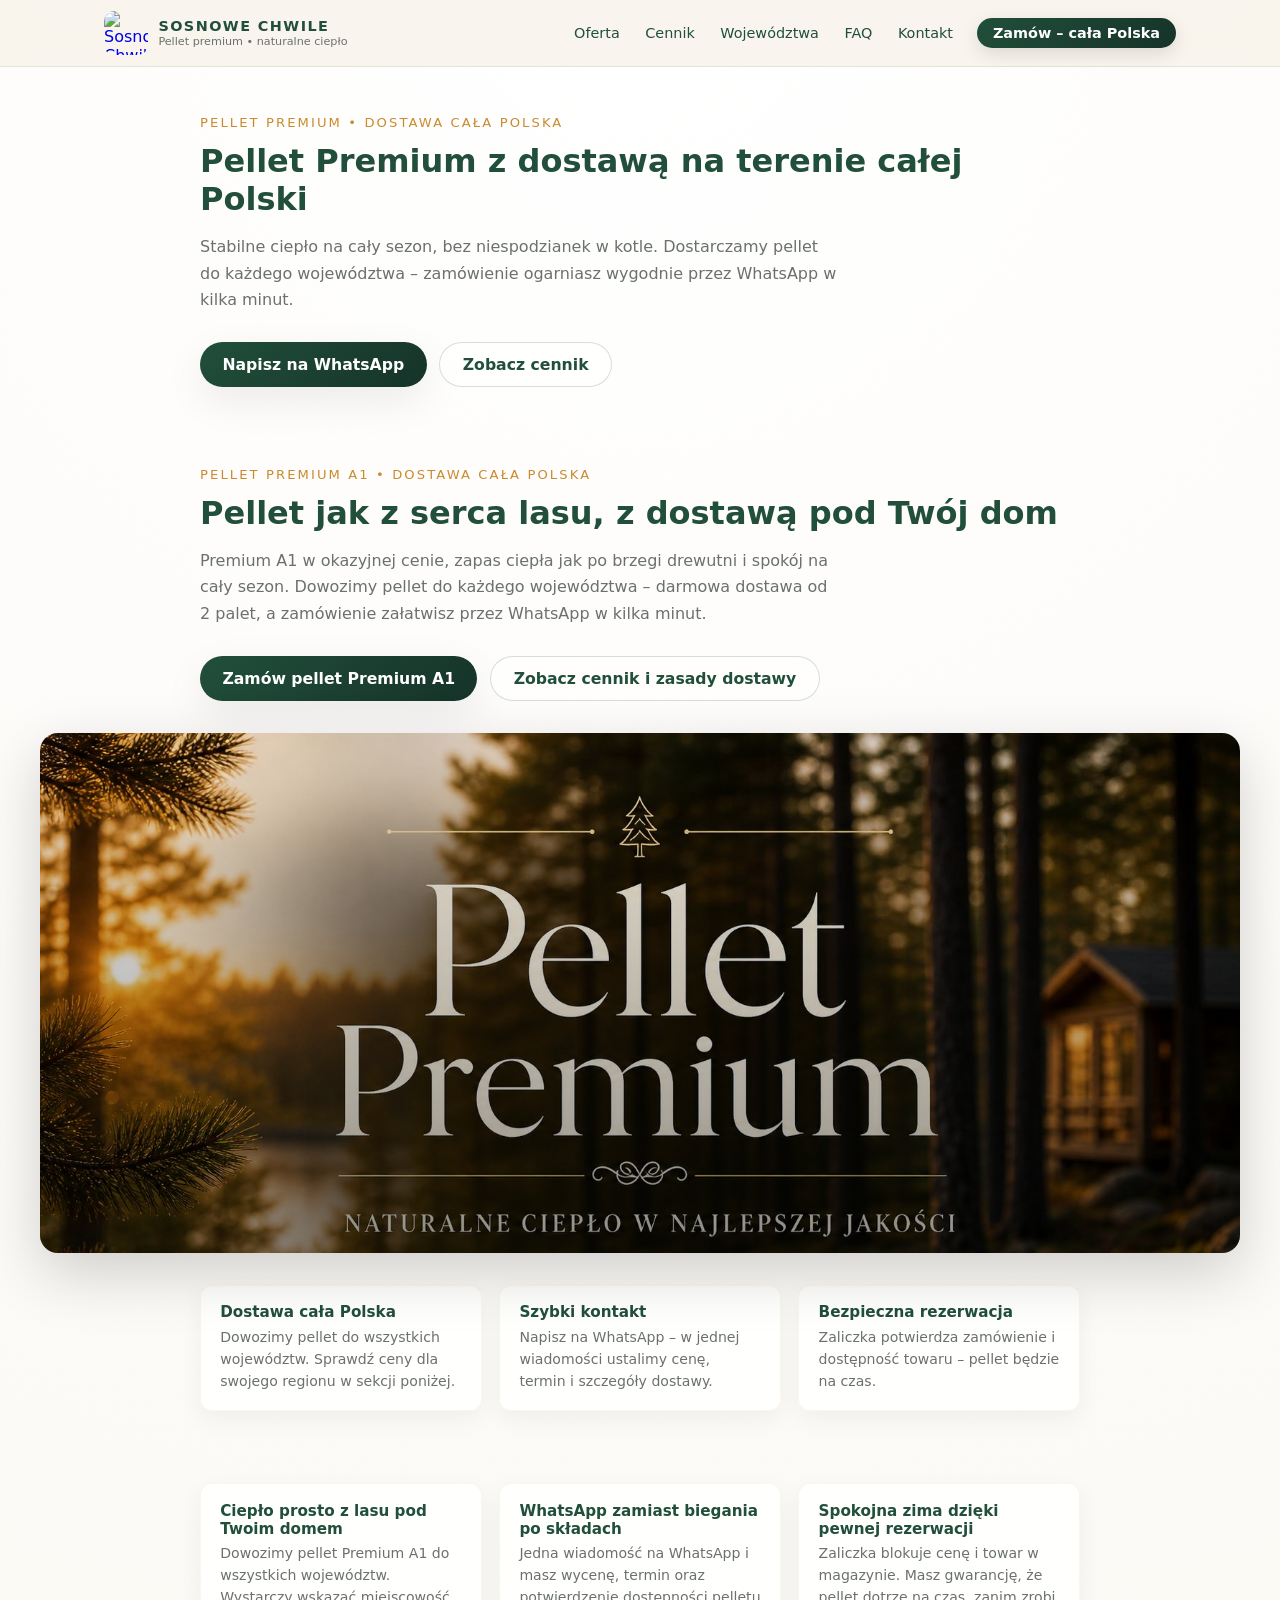
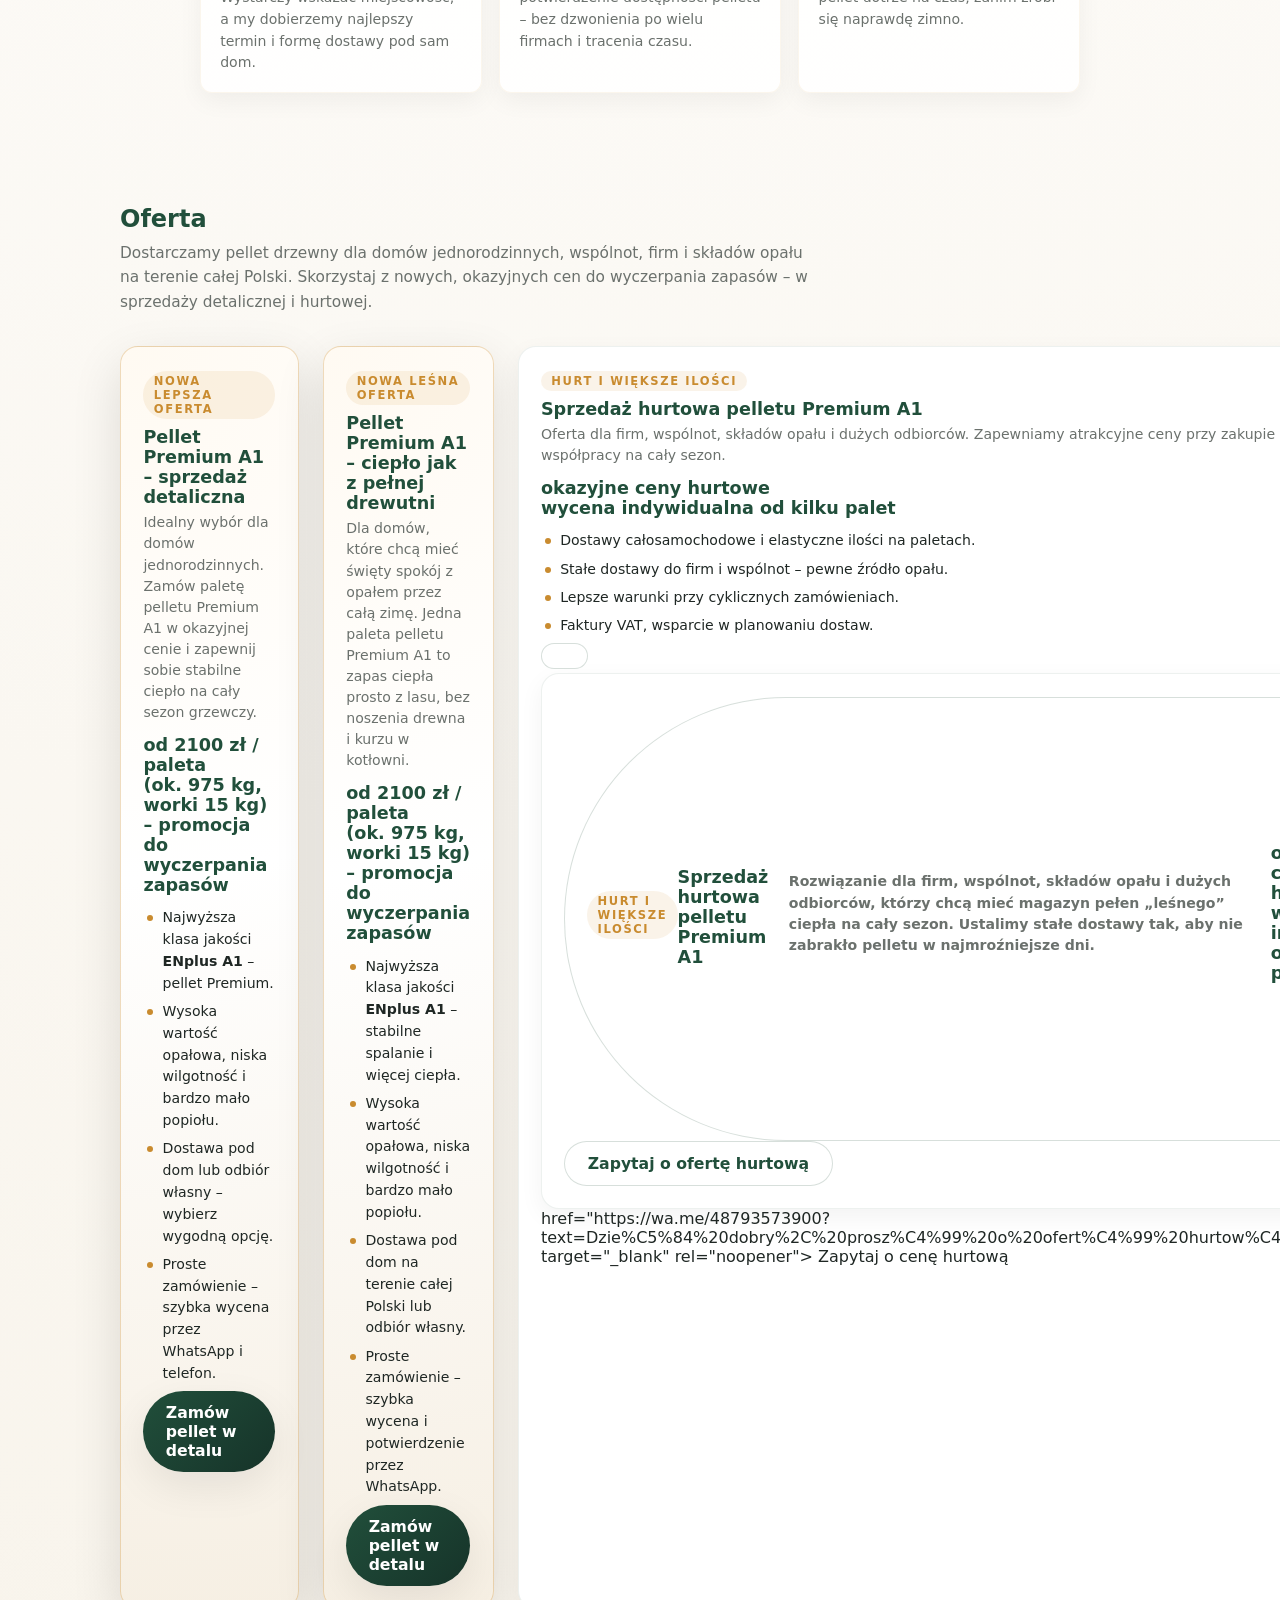
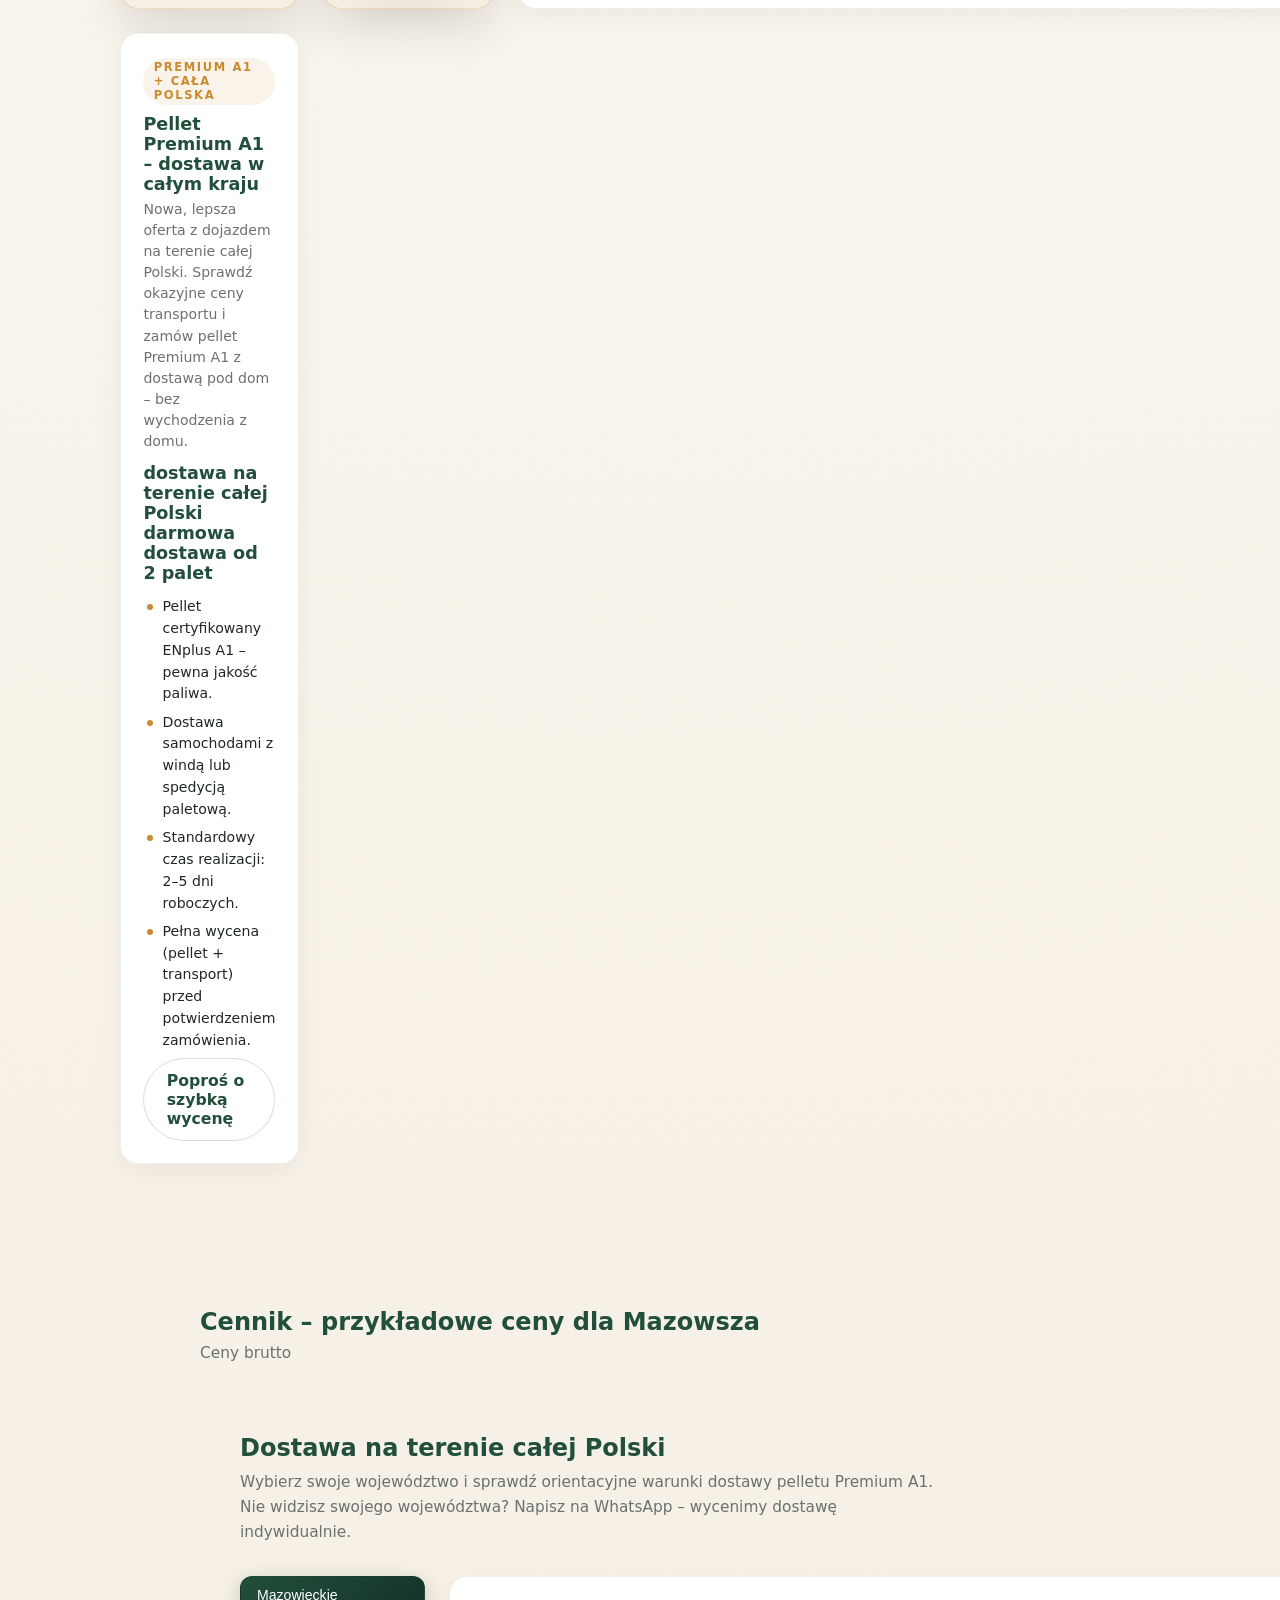
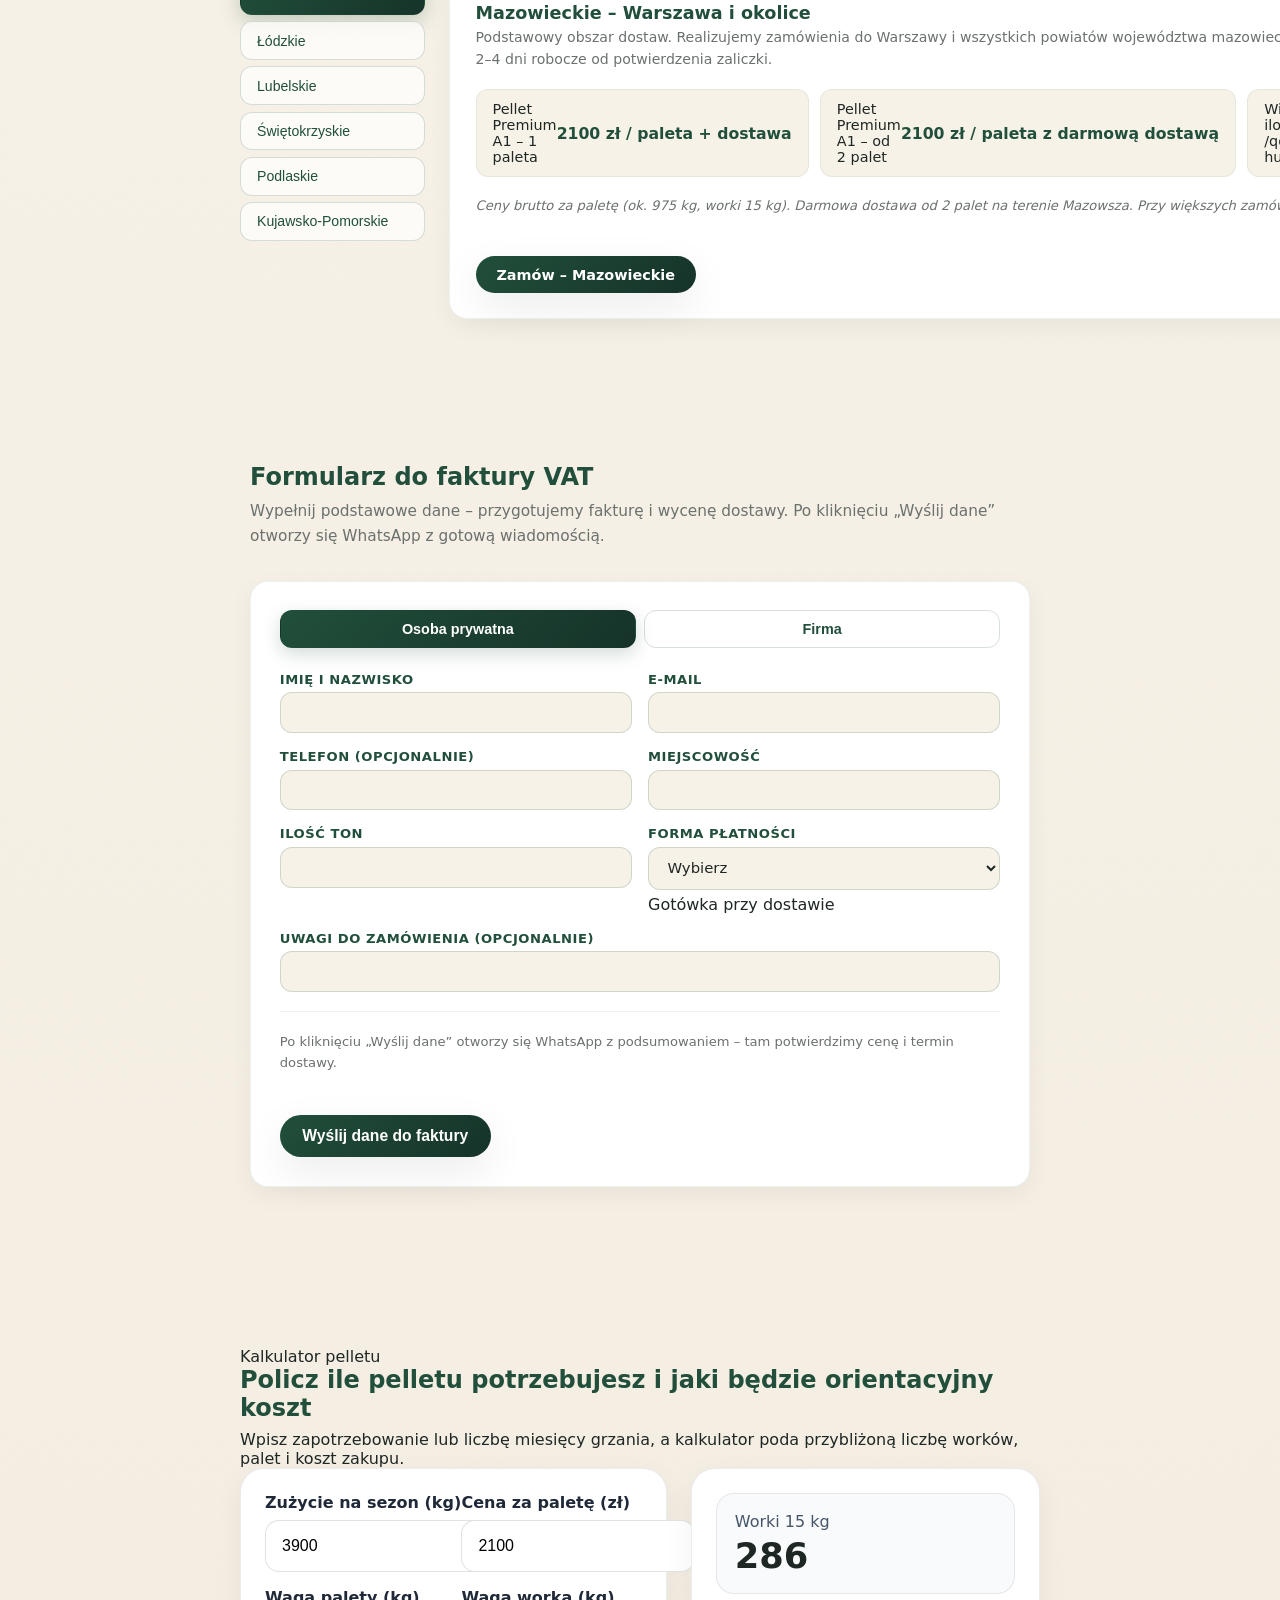
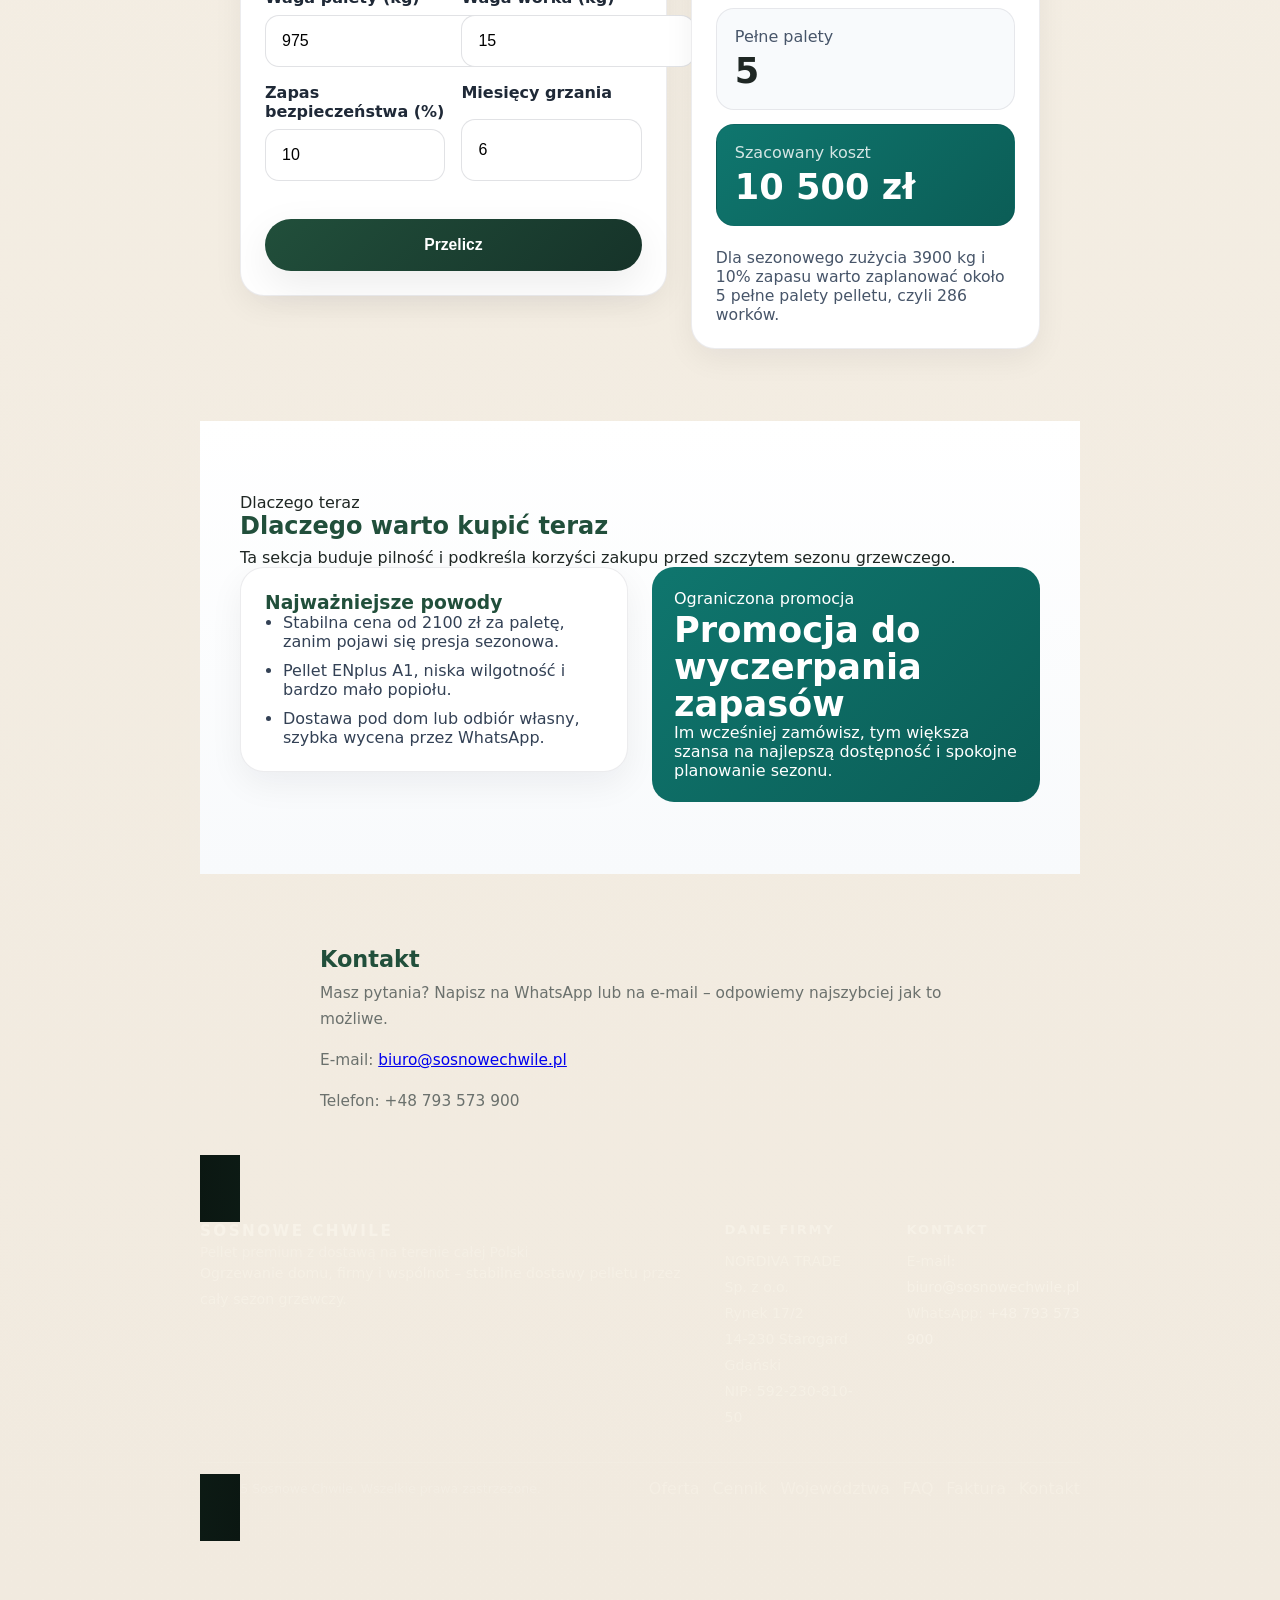
==== Index.html @ d9bc9788 "Add files via upload" ====
<!DOCTYPE html>
<html lang="pl">
<head>
<meta charset="UTF-8"/>
<meta name="viewport" content="width=device-width,initial-scale=1.0"/>
<title>Sosnowe Chwile – Pellet Premium</title>
<meta name="description" content="Pellet premium z dostawą na terenie całej Polski. Zamów wygodnie przez WhatsApp – szybka wycena dla Twojego województwa."/>
<style>
:root{--bg:#f7f2e8;--wh:#fff;--gr:#214f3b;--go:#c98b2f;--tx:#1f2724;--mu:#6b716d;--rlg:18px;--rmd:12px;--sh:0 8px 24px rgba(0,0,0,.05);--shl:0 14px 40px rgba(0,0,0,.08);}
*,*::before,*::after{box-sizing:border-box;margin:0;padding:0;}
html{scroll-behavior:smooth;}
body{font-family:system-ui,-apple-system,"Segoe UI",sans-serif;color:var(--tx);background:radial-gradient(circle at top,#fff 0,var(--bg) 50%,#f1eadf 100%);min-height:100vh;}
section{padding:3.5rem 1.5rem;}
@media(min-width:768px){section{padding:4.5rem 2.5rem;}}
h1,h2,h3{color:var(--gr);margin-top:0;}

/* PRZYCISKI */
.btn,.btn2{display:inline-flex;align-items:center;justify-content:center;padding:.75rem 1.4rem;border-radius:999px;font-weight:600;font-size:.98rem;text-decoration:none;border:none;cursor:pointer;transition:transform .12s,box-shadow .12s,background .12s;}
.btn{background:linear-gradient(135deg,var(--gr),#163329);color:#fff;box-shadow:var(--shl);}
.btn:hover{transform:translateY(-1px);box-shadow:0 18px 40px rgba(0,0,0,.12);}
.btn2{background:rgba(255,255,255,.5);color:var(--gr);border:1px solid rgba(33,79,59,.18);backdrop-filter:blur(6px);}
.btn2:hover{background:rgba(255,255,255,.85);}

/* NAVBAR */
#nav{position:sticky;top:0;z-index:999;width:100%;background:rgba(247,242,232,.75);backdrop-filter:blur(14px);-webkit-backdrop-filter:blur(14px);border-bottom:1px solid rgba(33,79,59,.1);transition:box-shadow .2s,background .2s;}
#nav.sc{background:rgba(247,242,232,.97);box-shadow:0 4px 24px rgba(0,0,0,.08);}
.ni{max-width:1120px;margin:0 auto;padding:.7rem 1.5rem;display:flex;align-items:center;justify-content:space-between;gap:1rem;position:relative;}
.nb{display:flex;align-items:center;gap:.65rem;text-decoration:none;flex-shrink:0;}
.nb img{width:44px;height:44px;object-fit:contain;border-radius:10px;}
.nb div{display:flex;flex-direction:column;line-height:1.2;}
.nb strong{font-size:.9rem;font-weight:700;letter-spacing:.1em;text-transform:uppercase;color:var(--gr);}
.nb span{font-size:.7rem;color:var(--mu);}
.nl{display:none;align-items:center;gap:.2rem;}
.nl a{font-size:.9rem;font-weight:500;color:var(--gr);text-decoration:none;padding:.4rem .7rem;border-radius:8px;transition:background .15s;}
.nl a:hover{background:rgba(33,79,59,.07);}
.nl .nw{margin-left:.6rem;padding:.45rem 1rem;border-radius:999px;background:linear-gradient(135deg,var(--gr),#163329);color:#fff!important;font-weight:600;box-shadow:0 6px 18px rgba(0,0,0,.12);}
.nl .nw:hover{transform:translateY(-1px);}
.hb{display:flex;flex-direction:column;justify-content:center;gap:5px;width:36px;height:36px;padding:6px;border:none;background:transparent;cursor:pointer;border-radius:8px;}
.hb span{display:block;width:100%;height:2px;background:var(--gr);border-radius:2px;transition:transform .22s,opacity .22s;transform-origin:center;}
.hb.op span:nth-child(1){transform:translateY(7px) rotate(45deg);}
.hb.op span:nth-child(2){opacity:0;transform:scaleX(0);}
.hb.op span:nth-child(3){transform:translateY(-7px) rotate(-45deg);}
.nl.op{display:flex!important;flex-direction:column;align-items:stretch;position:absolute;top:100%;left:0;right:0;background:rgba(247,242,232,.98);backdrop-filter:blur(16px);border-bottom:1px solid rgba(33,79,59,.1);padding:.8rem 1.5rem 1rem;gap:.2rem;box-shadow:0 12px 32px rgba(0,0,0,.1);animation:si .18s ease;}
@keyframes si{from{opacity:0;transform:translateY(-6px);}to{opacity:1;transform:translateY(0);}}
.nl.op a{padding:.6rem .8rem;font-size:1rem;border-radius:10px;color:var(--gr)!important;}
.nl.op .nw{margin-left:0;margin-top:.4rem;text-align:center;color:#fff!important;}
@media(min-width:768px){.nl{display:flex;}.hb{display:none;}}

/* HERO */
#hero{max-width:960px;margin:0 auto;padding-top:3rem;padding-bottom:2rem;}
.ey{display:block;font-size:.82rem;letter-spacing:.16em;text-transform:uppercase;color:var(--go);margin-bottom:.7rem;}
#hero h1{font-size:2rem;line-height:1.2;margin-bottom:1rem;}
.hl{font-size:1rem;color:var(--mu);max-width:40rem;margin-bottom:1.8rem;line-height:1.65;}
.hb2{display:flex;flex-wrap:wrap;gap:.8rem;}
@media(max-width:640px){#hero h1{font-size:1.6rem;}.hb2{flex-direction:column;}.btn,.btn2{width:100%;justify-content:center;}}

/* BANER */
.baner{margin:0 1.5rem;border-radius:var(--rlg);overflow:hidden;box-shadow:0 20px 60px rgba(0,0,0,.18);position:relative;max-height:460px;}
.baner img{width:100%;height:100%;object-fit:cover;display:block;}
.baner-overlay{position:absolute;inset:0;background:linear-gradient(to bottom,rgba(0,0,0,.06) 0,rgba(0,0,0,.42) 100%);}
@media(min-width:768px){.baner{margin:0 2.5rem;max-height:520px;}}

/* KORZYŚCI */
#ben{max-width:960px;margin:0 auto;padding-top:2rem;padding-bottom:2.5rem;display:grid;grid-template-columns:1fr;gap:1rem;}
.bc{background:rgba(255,255,255,.85);border-radius:var(--rmd);padding:1.1rem 1.2rem;box-shadow:var(--sh);border:1px solid rgba(201,139,47,.08);}
.bc h3{font-size:.95rem;margin-bottom:.35rem;}
.bc p{font-size:.88rem;color:var(--mu);line-height:1.55;}
@media(min-width:768px){#ben{grid-template-columns:repeat(3,1fr);gap:1.1rem;}}

/* OFERTA */
#oferta{max-width:1120px;margin:0 auto;}
#oferta h2{font-size:1.5rem;margin-bottom:.5rem;}
#oferta>p{max-width:44rem;color:var(--mu);font-size:.96rem;line-height:1.6;}
.pg{margin-top:2rem;display:grid;grid-template-columns:1fr;gap:1.2rem;}
.pc{background:var(--wh);border-radius:var(--rlg);padding:1.4rem;box-shadow:var(--sh);border:1px solid rgba(33,79,59,.08);}
.pc.ft{border:1px solid rgba(201,139,47,.3);box-shadow:0 18px 50px rgba(0,0,0,.12);background:radial-gradient(circle at top left,#fffaf2 0,#fff 42%,#f6efe3 100%);}
.pt{display:inline-flex;padding:.18rem .65rem;border-radius:999px;background:rgba(201,139,47,.1);color:var(--go);font-size:.72rem;font-weight:600;text-transform:uppercase;letter-spacing:.14em;margin-bottom:.55rem;}
.pc h3{font-size:1.1rem;margin-bottom:.3rem;}
.ps{font-size:.88rem;color:var(--mu);margin-bottom:.7rem;line-height:1.5;}
.pp{font-size:1.1rem;font-weight:700;color:var(--gr);margin-bottom:.8rem;}
.pl{list-style:none;padding:0;}
.pl li{font-size:.88rem;padding-left:1.2rem;position:relative;margin-bottom:.4rem;line-height:1.55;}
.pl li::before{content:"";width:6px;height:6px;border-radius:999px;background:var(--go);position:absolute;left:.25rem;top:.5rem;}
@media(min-width:768px){.pg{grid-template-columns:repeat(3,1fr);gap:1.5rem;}}

/* CENNIK */
#cennik{max-width:960px;margin:0 auto;}
#cennik h2{font-size:1.5rem;margin-bottom:.5rem;}
#cennik>p{max-width:40rem;color:var(--mu);font-size:.96rem;}
.prl{margin-top:1.5rem;display:grid;grid-template-columns:1fr;gap:.9rem;}
.prw{background:var(--wh);border-radius:var(--rmd);padding:.9rem 1.1rem;border:1px solid rgba(33,79,59,.08);display:flex;justify-content:space-between;align-items:center;box-shadow:var(--sh);}
.prw h3{font-size:.96rem;margin:0;}
.prw .p{font-weight:700;color:var(--gr);font-size:1rem;white-space:nowrap;margin-left:1rem;}
.hw{margin-top:1.8rem;background:rgba(33,79,59,.04);border-radius:var(--rmd);padding:1.1rem 1.3rem;border:1px dashed rgba(33,79,59,.25);}
.hw h3{font-size:1rem;margin-bottom:.5rem;}
.hw ol{padding-left:1.2rem;font-size:.9rem;line-height:1.85;}
.pn{margin-top:1rem;font-size:.84rem;color:var(--mu);font-style:italic;}
#cennik .btn{margin-top:1.4rem;}
@media(min-width:768px){.prl{grid-template-columns:repeat(3,1fr);}}

/* WOJEWÓDZTWA */
#wojewodztwa{max-width:1120px;margin:0 auto;}
#wojewodztwa h2{font-size:1.5rem;margin-bottom:.5rem;}
#wojewodztwa>p{max-width:44rem;color:var(--mu);font-size:.96rem;margin-bottom:2rem;line-height:1.6;}
.woj-layout{display:flex;flex-direction:column;gap:1rem;}
.woj-tabs{display:flex;flex-direction:row;flex-wrap:wrap;gap:.5rem;}
.woj-tab{padding:.55rem 1rem;border-radius:999px;border:1px solid rgba(33,79,59,.18);background:rgba(255,255,255,.7);color:var(--gr);font-size:.88rem;font-weight:500;cursor:pointer;transition:background .15s,border-color .15s,color .15s,box-shadow .15s;white-space:nowrap;}
.woj-tab:hover{background:rgba(33,79,59,.06);border-color:rgba(33,79,59,.3);}
.woj-tab.active{background:linear-gradient(135deg,var(--gr),#163329);color:#fff;border-color:transparent;box-shadow:0 6px 20px rgba(33,79,59,.25);}
.woj-panel{display:none;background:var(--wh);border-radius:var(--rlg);padding:1.6rem;box-shadow:var(--sh);border:1px solid rgba(33,79,59,.08);animation:fadeIn .2s ease;}
.woj-panel.active{display:block;}
@keyframes fadeIn{from{opacity:0;transform:translateY(4px);}to{opacity:1;transform:translateY(0);}}
.woj-panel h3{font-size:1.1rem;margin-bottom:.3rem;}
.woj-sub{font-size:.88rem;color:var(--mu);margin-bottom:1.2rem;line-height:1.5;}
.woj-prices{display:grid;grid-template-columns:1fr;gap:.7rem;margin-bottom:1.2rem;}
.woj-price-row{display:flex;justify-content:space-between;align-items:center;padding:.7rem 1rem;background:var(--bg);border-radius:var(--rmd);border:1px solid rgba(33,79,59,.07);}
.woj-price-row span:first-child{font-size:.9rem;color:var(--tx);}
.wprice{font-weight:700;color:var(--gr);font-size:.98rem;white-space:nowrap;}
.woj-note{font-size:.82rem;color:var(--mu);font-style:italic;margin-bottom:1.1rem;line-height:1.5;}
.woj-panel .btn{font-size:.9rem;padding:.65rem 1.3rem;}
@media(min-width:768px){.woj-layout{flex-direction:row;align-items:flex-start;gap:1.5rem;}.woj-tabs{flex-direction:column;flex-wrap:nowrap;flex-shrink:0;width:185px;gap:.4rem;}.woj-tab{border-radius:var(--rmd);width:100%;text-align:left;padding:.65rem 1rem;}}
@media(min-width:1024px){.woj-prices{grid-template-columns:repeat(3,1fr);}}

/* FAQ */
#faq{max-width:860px;margin:0 auto;}
#faq h2{font-size:1.5rem;margin-bottom:.5rem;}
#faq>p{color:var(--mu);font-size:.96rem;margin-bottom:2rem;line-height:1.6;}
.faq-item{border-bottom:1px solid rgba(33,79,59,.1);overflow:hidden;}
.faq-item:first-of-type{border-top:1px solid rgba(33,79,59,.1);}
.faq-q{width:100%;background:transparent;border:none;cursor:pointer;display:flex;justify-content:space-between;align-items:center;padding:1rem 0;text-align:left;font-size:.96rem;font-weight:600;color:var(--gr);gap:1rem;}
.faq-icon{flex-shrink:0;width:22px;height:22px;border-radius:999px;background:rgba(33,79,59,.08);display:flex;align-items:center;justify-content:center;font-size:1rem;color:var(--gr);transition:background .15s,transform .25s;}
.faq-item.open .faq-icon{background:var(--gr);color:#fff;transform:rotate(45deg);}
.faq-a{max-height:0;overflow:hidden;transition:max-height .3s ease,padding .3s ease;font-size:.9rem;color:var(--mu);line-height:1.7;}
.faq-item.open .faq-a{max-height:400px;padding-bottom:1rem;}

/* FAKTURA */
#faktura{max-width:860px;margin:0 auto;}
#faktura h2{font-size:1.5rem;margin-bottom:.5rem;}
#faktura>p{color:var(--mu);font-size:.96rem;margin-bottom:2rem;line-height:1.6;}
.fform{background:var(--wh);border-radius:var(--rlg);padding:1.8rem;box-shadow:var(--sh);border:1px solid rgba(33,79,59,.08);}
.fform-toggle{display:flex;gap:.5rem;margin-bottom:1.5rem;}
.ftype-btn{flex:1;padding:.6rem 1rem;border-radius:var(--rmd);border:1px solid rgba(33,79,59,.18);background:transparent;color:var(--gr);font-size:.9rem;font-weight:600;cursor:pointer;transition:all .15s;}
.ftype-btn.active{background:linear-gradient(135deg,var(--gr),#163329);color:#fff;border-color:transparent;box-shadow:0 6px 18px rgba(33,79,59,.2);}
.frow{display:grid;grid-template-columns:1fr;gap:1rem;margin-bottom:1rem;}
@media(min-width:600px){.frow.two{grid-template-columns:1fr 1fr;}.frow.three{grid-template-columns:1fr 1fr 1fr;}}
.fgroup{display:flex;flex-direction:column;gap:.35rem;}
.fgroup label{font-size:.82rem;font-weight:600;color:var(--gr);letter-spacing:.04em;text-transform:uppercase;}
.fgroup input,.fgroup select{padding:.65rem .9rem;border-radius:var(--rmd);border:1px solid rgba(33,79,59,.18);background:var(--bg);color:var(--tx);font-size:.93rem;font-family:inherit;transition:border-color .15s,box-shadow .15s;width:100%;}
.fgroup input:focus,.fgroup select:focus{outline:none;border-color:var(--gr);box-shadow:0 0 0 3px rgba(33,79,59,.1);}
.ferror{font-size:.78rem;color:#c0392b;display:none;margin-top:.2rem;}
.fdivider{border:none;border-top:1px solid rgba(33,79,59,.08);margin:1.2rem 0;}
.fform-note{font-size:.82rem;color:var(--mu);line-height:1.6;margin-bottom:1.2rem;}
.fsubmit-row{display:flex;flex-direction:column;gap:.8rem;align-items:flex-start;}
@media(min-width:600px){.fsubmit-row{flex-direction:row;align-items:center;}}
.fsuccess{display:none;background:rgba(33,79,59,.06);border:1px solid rgba(33,79,59,.2);border-radius:var(--rmd);padding:1.2rem 1.4rem;margin-top:1rem;font-size:.93rem;color:var(--gr);line-height:1.6;}
.fsuccess strong{display:block;margin-bottom:.3rem;font-size:1rem;}

/* KONTAKT */
#kontakt{max-width:720px;margin:0 auto;}
#kontakt h2{font-size:1.4rem;margin-bottom:.6rem;}
#kontakt p{color:var(--mu);font-size:.96rem;margin-bottom:1rem;line-height:1.65;}

/* STOPKA */
#footer{margin-top:3rem;padding:2.5rem 1.5rem 0;background:radial-gradient(circle at top,#1f3c2f 0,#11251c 60%,#0b1712 100%);color:#f7f2e8;}
.fi{max-width:1120px;margin:0 auto;display:flex;flex-direction:column;gap:2rem;padding-bottom:2rem;}
.fcol h3{font-size:.82rem;text-transform:uppercase;letter-spacing:.14em;font-weight:600;color:rgba(247,242,232,.85);margin-bottom:.7rem;}
.fcol p,.fcol address{font-size:.88rem;color:rgba(247,242,232,.65);line-height:1.85;font-style:normal;}
.fcol a{color:rgba(247,242,232,.8);text-decoration:none;position:relative;padding-bottom:1px;}
.fcol a::after{content:"";position:absolute;left:0;bottom:0;width:0;height:1px;background:var(--go);transition:width .18s;}
.fcol a:hover::after{width:100%;}
.fbrand-name{font-weight:700;letter-spacing:.16em;text-transform:uppercase;font-size:.95rem;color:#f7f2e8;margin-bottom:.3rem;}
.fbrand-sub{font-size:.85rem;color:rgba(247,242,232,.6);}
.fbot{max-width:1120px;margin:0 auto;border-top:1px solid rgba(247,242,232,.12);padding:1rem 0 1.5rem;display:flex;flex-direction:column;gap:.4rem;}
.fbot p{margin:0;font-size:.78rem;color:rgba(247,242,232,.45);}
.fbot a
{color:rgba(247,242,232,.55);text-decoration:none;}
.fbot a:hover{color:rgba(247,242,232,.85);}
.fbot-links{display:flex;flex-wrap:wrap;gap:.3rem .8rem;}
@media(min-width:768px){#footer{padding:3rem 2.5rem 0;}.fi{flex-direction:row;justify-cont000ent:space-between;align-items:flex-start;gap:2.5rem;}.fbot{flex-direction:row;justify-content:space-between;align-items:center;}}

        .calculator-section{padding-top:clamp(48px,8vw,88px)}
        .calc-grid{display:grid;grid-template-columns:1.1fr .9fr;gap:24px;align-items:start}
        .calc-card,.calc-results{background:#fff;border:1px solid rgba(16,24,40,.08);border-radius:24px;padding:24px;box-shadow:0 10px 30px rgba(16,24,40,.06)}
        .form-row{display:grid;gap:16px;margin-bottom:16px}.two-cols{grid-template-columns:repeat(2,minmax(0,1fr))}
        .calc-card label{display:grid;gap:8px;font-weight:600;color:#1f2937}.calc-card input{min-height:52px;padding:14px 16px;border-radius:14px;border:1px solid rgba(15,23,42,.12);background:#fff;font-size:16px}
        .calc-card input:focus{outline:none;border-color:#0f766e;box-shadow:0 0 0 4px rgba(15,118,110,.14)}.calc-button{width:100%;min-height:52px;justify-content:center}
        .calc-results{display:grid;gap:14px}.result-card{display:grid;gap:6px;padding:18px;border-radius:18px;background:#f8fafc;border:1px solid rgba(15,23,42,.08)}
        .result-card strong{font-size:clamp(1.5rem,4vw,2.2rem);line-height:1.1}.result-card span,.calc-note{color:#475569}.result-card.accent{background:linear-gradient(135deg,#0f766e,#0b5d56);color:#fff}.result-card.accent span{color:rgba(255,255,255,.82)}.calc-note{font-size:.98rem;padding-top:8px}
        @media (max-width:980px){.calc-grid{grid-template-columns:1fr}}
        @media (max-width:768px){.two-cols,.hero-grid,.benefits-grid,.products-grid,.contact-grid,.trust-grid,.steps-grid,.faq-grid,.about-grid{grid-template-columns:1fr !important}.container{width:min(100% - 32px,1180px) !important}.section{padding-block:56px !important}.hero{padding-top:110px !important}.hero-content h1{font-size:clamp(2rem,9vw,3.2rem) !important;line-height:1.05 !important}.hero-actions,.cta-actions,.topbar-inner,.nav-list{flex-direction:column !important;align-items:stretch !important}.topbar-inner{gap:10px !important}.btn,.nav-cta,.hero-actions .btn{width:100%;justify-content:center;min-height:48px}.site-header .container,header .container{padding-inline:16px !important}.calc-card,.calc-results{padding:18px;border-radius:20px}.card,.product-card,.benefit-card,.step-card,.faq-item,.contact-card{padding:18px !important}.table-wrap{overflow:auto}}
        @media (max-width:560px){body{overflow-x:hidden}.container{width:min(100% - 24px,1180px) !important}.hero{padding-top:96px !important}.hero-card,.price-card,.floating-badge{position:static !important;transform:none !important;width:100% !important;margin-top:14px}.hero-media,.hero-visual,.hero-image{min-height:auto !important}.hero-content p,.section-heading p{font-size:1rem !important}.topbar,.announcement-bar{font-size:.9rem !important}}


        .hero-grid{display:grid;grid-template-columns:minmax(0,1.1fr) minmax(320px,.9fr);gap:28px;align-items:center}
        .hero-calc-card{background:rgba(255,255,255,.9);backdrop-filter:blur(10px);border:1px solid rgba(16,24,40,.08);border-radius:28px;padding:24px;box-shadow:0 18px 40px rgba(16,24,40,.10)}
        .mini-calc-head h3{margin:6px 0 6px;font-size:1.5rem}
        .mini-calc-head p{margin:0;color:#475569}
        .mini-calc-fields{display:grid;grid-template-columns:1fr 1fr;gap:12px;margin:18px 0}
        .mini-calc-fields label{display:grid;gap:8px;font-weight:600;color:#1f2937}
        .mini-calc-fields input{min-height:48px;padding:12px 14px;border-radius:14px;border:1px solid rgba(15,23,42,.12);font-size:16px}
        .mini-calc-result{display:grid;grid-template-columns:1fr 1fr;gap:12px;margin-bottom:18px}
        .mini-calc-result > div{padding:14px;border-radius:16px;background:#f8fafc;border:1px solid rgba(15,23,42,.08)}
        .mini-calc-result span{display:block;color:#64748b;font-size:.92rem}
        .mini-calc-result strong{display:block;font-size:1.4rem;line-height:1.1;margin-top:4px}
        .hero-calc-actions{display:grid;grid-template-columns:1fr 1fr;gap:12px}
        .whatsapp-cta{background:#22c55e;border-color:#22c55e}
        .whatsapp-cta:hover{background:#16a34a;border-color:#16a34a}
        @media (max-width: 980px){.hero-grid{grid-template-columns:1fr}.hero-calc-card{order:-1}}
        @media (max-width: 560px){.mini-calc-fields,.mini-calc-result,.hero-calc-actions{grid-template-columns:1fr}.hero-calc-card{padding:18px;border-radius:22px}}


        .hero-premium{background:radial-gradient(circle at top left, rgba(34,197,94,.18), transparent 34%), linear-gradient(135deg,#07111f 0%,#0b1726 46%,#10263b 100%);color:#fff}
        .hero-premium .eyebrow,.hero-premium p,.hero-premium li,.hero-premium h1,.hero-premium h2,.hero-premium h3{color:#fff}
        .hero-premium .section-heading p,.hero-premium .hero-copy p,.hero-premium .hero-list li{color:rgba(255,255,255,.82)}
        .hero-premium .hero-calc-card{background:rgba(255,255,255,.08);border-color:rgba(255,255,255,.12);box-shadow:0 24px 60px rgba(0,0,0,.28)}
        .hero-premium .mini-calc-head p,.hero-premium .mini-calc-result span{color:rgba(255,255,255,.76)}
        .hero-premium .mini-calc-result > div{background:rgba(255,255,255,.06);border-color:rgba(255,255,255,.08);color:#fff}
        .hero-premium .mini-calc-fields input{background:rgba(255,255,255,.96)}
        .premium-metrics{display:grid;grid-template-columns:repeat(3,minmax(0,1fr));gap:14px;margin-top:22px}
        .premium-metric{padding:18px;border-radius:20px;background:rgba(255,255,255,.08);border:1px solid rgba(255,255,255,.12)}
        .premium-metric strong{display:block;font-size:clamp(1.5rem,4vw,2.4rem);line-height:1.05}
        .premium-metric span{display:block;margin-top:6px;color:rgba(255,255,255,.76)}
        .urgency-section{background:linear-gradient(180deg,#fff 0%,#f8fafc 100%)}
        .urgency-grid{display:grid;grid-template-columns:1fr 1fr;gap:24px;align-items:start}
        .urgency-card{background:#fff;border:1px solid rgba(15,23,42,.08);border-radius:24px;padding:24px;box-shadow:0 12px 34px rgba(15,23,42,.06)}
        .urgency-card ul{margin:0;padding-left:18px;display:grid;gap:10px}
        .urgency-card li{color:#334155}
        .deadline-box{padding:22px;border-radius:22px;background:linear-gradient(135deg,#0f766e,#0b5d56);color:#fff}
        .deadline-box strong{display:block;font-size:clamp(1.5rem,4vw,2.2rem);line-height:1.05;margin-top:4px}
        @media (max-width: 980px){.premium-metrics,.urgency-grid{grid-template-columns:1fr}}


        .hero-luxury{position:relative;overflow:hidden}
        .hero-luxury::before,.hero-luxury::after{content:"";position:absolute;border-radius:999px;filter:blur(20px);opacity:.35;pointer-events:none;animation:floatGlow 10s ease-in-out infinite}
        .hero-luxury::before{width:260px;height:260px;background:rgba(34,197,94,.35);top:-80px;right:-40px}
        .hero-luxury::after{width:180px;height:180px;background:rgba(14,165,233,.28);bottom:-50px;left:-20px;animation-delay:-4s}
        @keyframes floatGlow{0%,100%{transform:translate3d(0,0,0) scale(1)}50%{transform:translate3d(0,-14px,0) scale(1.06)}}
        .lux-icon-list{display:grid;gap:12px;margin-top:18px}
        .lux-icon-item{display:flex;gap:12px;align-items:flex-start;padding:14px 16px;border-radius:18px;background:rgba(255,255,255,.08);border:1px solid rgba(255,255,255,.12)}
        .lux-icon{width:34px;height:34px;flex:0 0 34px;border-radius:50%;display:grid;place-items:center;background:rgba(34,197,94,.18);font-size:1rem}
        .lux-icon-item strong{display:block}
        .offer-mobile{display:grid;grid-template-columns:repeat(3,minmax(0,1fr));gap:16px}
        .offer-tile{padding:18px;border-radius:22px;background:#fff;border:1px solid rgba(15,23,42,.08);box-shadow:0 10px 26px rgba(15,23,42,.05)}
        .offer-tile h3{margin:8px 0 6px;font-size:1.06rem}
        .offer-tile p{margin:0;color:#475569}
        .offer-icon{width:42px;height:42px;border-radius:14px;display:grid;place-items:center;background:linear-gradient(135deg,#0f766e,#22c55e);color:#fff;font-size:1.1rem}
        @media (max-width: 980px){.offer-mobile{grid-template-columns:1fr 1fr}}
        @media (max-width: 640px){.offer-mobile{grid-template-columns:1fr}.hero-luxury .hero-calc-card{animation:none}}


        .business-hero{background:linear-gradient(135deg,#07111f 0%,#0f172a 48%,#111827 100%)}
        .business-badges{display:flex;flex-wrap:wrap;gap:10px;margin-top:18px}
        .business-badge{padding:10px 14px;border-radius:999px;background:rgba(255,255,255,.08);border:1px solid rgba(255,255,255,.12);color:#fff;font-size:.95rem}
        .delivery-map{display:grid;grid-template-columns:1.05fr .95fr;gap:24px;align-items:start}
        .map-box,.reviews-box{background:#fff;border:1px solid rgba(15,23,42,.08);border-radius:24px;padding:22px;box-shadow:0 12px 30px rgba(15,23,42,.06)}
        .map-placeholder{min-height:320px;border-radius:20px;background:linear-gradient(135deg,#dbeafe,#ecfeff);display:grid;place-items:center;color:#0f172a;font-weight:700;text-align:center;padding:20px}
        .reviews-list{display:grid;gap:14px}
        .review{padding:16px;border-radius:18px;background:#f8fafc;border:1px solid rgba(15,23,42,.08)}
        .review strong{display:block;margin-bottom:6px}
        .review span{color:#475569}
        @media (max-width: 980px){.delivery-map{grid-template-columns:1fr}}


        @media (max-width: 640px){
            .business-badges{gap:8px}.business-badge{width:100%;text-align:center}
            .map-placeholder{min-height:220px;font-size:.98rem}
            .reviews-box,.map-box{padding:18px}
            .review{padding:14px}
            .hero-calc-actions,.mini-calc-fields,.mini-calc-result,.offer-mobile{grid-template-columns:1fr}
        }

</style>
</head>

<script>
// MENU MOBILNE (hamburger)
document.addEventListener('DOMContentLoaded', function () {
  const nav = document.getElementById('nav');
  const burger = document.getElementById('hb');
  const navList = document.getElementById('nl');

  // sticky cień przy scrollu
  window.addEventListener('scroll', function () {
    if (window.scrollY > 10) {
      nav.classList.add('sc');
    } else {
      nav.classList.remove('sc');
    }
  });

  // otwieranie / zamykanie menu mobilnego
  if (burger && navList) {
    burger.addEventListener('click', function () {
      const isOpen = navList.classList.toggle('op');
      burger.classList.toggle('op', isOpen);
      burger.setAttribute('aria-expanded', isOpen ? 'true' : 'false');
    });

    // zamknij menu po kliknięciu w link
    navList.querySelectorAll('a').forEach(function (link) {
      link.addEventListener('click', function () {
        navList.classList.remove('op');
        burger.classList.remove('op');
        burger.setAttribute('aria-expanded', 'false');
      });
    });
  }

  // FAQ – rozwijanie pytań
  document.querySelectorAll('#faq .faq-item').forEach(function (item) {
    const btn = item.querySelector('.faq-q');
    const ans = item.querySelector('.faq-a');
    const icon = item.querySelector('.faq-icon');

    if (!btn || !ans) return;

    btn.addEventListener('click', function () {
      const isOpen = item.classList.contains('open');

      // zamknij wszystkie
      document.querySelectorAll('#faq .faq-item').forEach(function (it) {
        it.classList.remove('open');
        const a = it.querySelector('.faq-a');
        if (a) a.style.maxHeight = null;
      });

      // jeśli wcześniej było zamknięte – otwórz kliknięte
      if (!isOpen) {
        item.classList.add('open');
        ans.style.maxHeight = ans.scrollHeight + 'px';
      }
    });
  });

  // WOJEWÓDZTWA – przełączanie zakładek
  const tabs = document.querySelectorAll('.woj-tab');
  const panels = document.querySelectorAll('.woj-panel');

  if (tabs.length && panels.length) {
    tabs.forEach(function (tab) {
      tab.addEventListener('click', function () {
        const target = tab.getAttribute('data-woj');

        // aktywny przycisk
        tabs.forEach(function (t) { t.classList.remove('active'); });
        tab.classList.add('active');

        // aktywny panel
        panels.forEach(function (p) {
          if (p.id === 'woj-' + target) {
            p.classList.add('active');
          } else {
            p.classList.remove('active');
          }
        });
      });
    });
  }

  // FORMULARZ FAKTURY
  const typeBtns = document.querySelectorAll('.ftype-btn');
  const firmaFields = document.getElementById('firmaFields');
  const form = document.getElementById('fakturaForm');
  const successBox = document.getElementById('fakturaSuccess');

  // przełącznik osoba / firma
  if (typeBtns.length && firmaFields) {
    typeBtns.forEach(function (btn) {
      btn.addEventListener('click', function () {
        const typ = btn.getAttribute('data-typ') || 'osoba';

        typeBtns.forEach(function (b) { b.classList.remove('active'); });
        btn.classList.add('active');

        if (typ === 'firma') {
          firmaFields.style.display = 'grid';
        } else {
          firmaFields.style.display = 'none';
        }
      });
    });
  }

  // walidacja + WhatsApp
  if (form) {
    form.addEventListener('submit', function (e) {
      e.preventDefault();

      // prosta walidacja
      let ok = true;
      form.querySelectorAll('.ferror').forEach(function (el) {
        el.style.display = 'none';
      });

      function check(id, errId) {
        const el = document.getElementById(id);
        const err = document.getElementById(errId);
        if (!el || !err) return true;
        if (!el.value.trim()) {
          err.style.display = 'block';
          ok = false;
          return false;
        }
        return true;
      }

      check('imie', 'errImie');
      check('email', 'errEmail');
      check('miejscowosc', 'errMiejscowosc');
      check('iloscTon', 'errIloscTon');

      const aktywnyTyp = document.querySelector('.ftype-btn.active');
      const typ = aktywnyTyp ? aktywnyTyp.getAttribute('data-typ') : 'osoba';

      if (typ === 'firma') {
        check('nazwaFirmy', 'errNazwaFirmy');
        check('nip', 'errNIP');
      }

      if (!ok) {
        const firstErr = form.querySelector('.ferror[style*="block"]');
        if (firstErr) {
          const parent = firstErr.closest('.fgroup') || firstErr;
          parent.scrollIntoView({ behavior: 'smooth', block: 'center' });
        }
        return;
      }

      // budowa wiadomości WhatsApp
      const imie = (document.getElementById('imie') || {}).value || '';
      const email = (document.getElementById('email') || {}).value || '';
      const tel = (document.getElementById('telefon') || {}).value || '';
      const miejscowosc = (document.getElementById('miejscowosc') || {}).value || '';
      const ilosc = (document.getElementById('iloscTon') || {}).value || '';
      const formaPlatnosci = (document.getElementById('formaPlatnosci') || {}).value || '';
      const uwagi = (document.getElementById('uwagi') || {}).value || '';

      const nazwaFirmy = (document.getElementById('nazwaFirmy') || {}).value || '';
      const nip = (document.getElementById('nip') || {}).value || '';

      let msg = 'Nowe zapytanie o fakturę na pellet:%0A%0A';
      msg += 'Typ klienta: ' + (typ === 'firma' ? 'Firma' : 'Osoba prywatna') + '%0A';
      if (typ === 'firma') {
        msg += 'Nazwa firmy: ' + nazwaFirmy + '%0A';
        msg += 'NIP: ' + nip + '%0A';
      }
      msg += 'Imię i nazwisko: ' + imie + '%0A';
      msg += 'E-mail: ' + email + '%0A';
      if (tel) msg += 'Telefon: ' + tel + '%0A';
      msg += 'Miejscowość: ' + miejscowosc + '%0A';
      msg += 'Ilość ton: ' + ilosc + '%0A';
      if (formaPlatnosci) msg += 'Forma płatności: ' + formaPlatnosci + '%0A';
      if (uwagi) msg += '%0AUwagi: ' + uwagi + '%0A';

      const url = 'https://wa.me/48793573900?text=' + encodeURIComponent(decodeURIComponent(msg));
      window.open(url, '_blank');

      if (successBox) {
        successBox.style.display = 'block';
      }
    });
  }
});
</script>


<!-- NAVBAR -->
<header id="nav">
  <div class="ni">
    <a href="#" class="nb">
      <img src="logo-pellet.jpg" alt="Sosnowe Chwile"/>
      <div><strong>Sosnowe Chwile</strong><span>Pellet premium • naturalne ciepło</span></div>
    </a>
    <nav class="nl" id="nl">
      <a href="#oferta">Oferta</a>
      <a href="#cennik">Cennik</a>
      <a href="#wojewodztwa">Województwa</a>
      <a href="#faq">FAQ</a>
      <a href="#kontakt">Kontakt</a>
      <a class="nw" href="https://wa.me/48793573900?text=Dzie%C5%84%20dobry%2C%20chc%C4%99%20zam%C3%B3wi%C4%87%20pellet" target="_blank" rel="noopener">Zamów – cała Polska</a>
    </nav>
    <button class="hb" id="hb" aria-label="Menu" aria-expanded="false">
      <span></span><span></span><span></span>
    </button>
  </div>
</header>

<!-- HERO -->
<section id="hero">
  <span class="ey">Pellet premium • dostawa cała Polska</span>
  <h1>Pellet Premium z dostawą na terenie całej Polski</h1>
  <p class="hl">Stabilne ciepło na cały sezon, bez niespodzianek w kotle. Dostarczamy pellet do każdego województwa – zamówienie ogarniasz wygodnie przez WhatsApp w kilka minut.</p>
  <div class="hb2">
    <a class="btn" href="https://wa.me/48793573900?text=Dzie%C5%84%20dobry%2C%20chc%C4%99%20zam%C3%B3wi%C4%87%20pellet" target="_blank" rel="noopener">Napisz na WhatsApp</a>
    <a class="btn2" href="#cennik">Zobacz cennik</a>
  </div>
</section>

<!-- HERO -->
<section id="hero">
  <span class="ey">Pellet Premium A1 • dostawa cała Polska</span>
  <h1>Pellet jak z serca lasu, z dostawą pod Twój dom</h1>
  <p class="hl">
    Premium A1 w okazyjnej cenie, zapas ciepła jak po brzegi drewutni i spokój
    na cały sezon. Dowozimy pellet do każdego województwa – darmowa dostawa
    od 2 palet, a zamówienie załatwisz przez WhatsApp w kilka minut.
  </p>
  <div class="hb2">
    <a class="btn"
       href="https://wa.me/48793573900?text=Dzie%C5%84%20dobry%2C%20chc%C4%99%20zam%C3%B3wi%C4%87%20pellet%20Premium%20A1%20z%20dostaw%C4%85"
       target="_blank" rel="noopener">
      Zamów pellet Premium A1
    </a>
    <a class="btn2" href="#cennik">
      Zobacz cennik i zasady dostawy
    </a>
  </div>
</section>

<!-- BANER -->
<div class="baner">
  <img src="baner.jpg" alt="Sosnowe Chwile – pellet premium"/>
  <div class="baner-overlay"></div>
</div>

<!-- KORZYŚCI -->
<section id="ben">
  <div class="bc"><h3>Dostawa cała Polska</h3><p>Dowozimy pellet do wszystkich województw. Sprawdź ceny dla swojego regionu w sekcji poniżej.</p></div>
  <div class="bc"><h3>Szybki kontakt</h3><p>Napisz na WhatsApp – w jednej wiadomości ustalimy cenę, termin i szczegóły dostawy.</p></div>
  <div class="bc"><h3>Bezpieczna rezerwacja</h3><p>Zaliczka potwierdza zamówienie i dostępność towaru – pellet będzie na czas.</p></div>
</section>

<!-- KORZYŚCI -->
<section id="ben">
  <div class="bc">
    <h3>Ciepło prosto z lasu pod Twoim domem</h3>
    <p>
      Dowozimy pellet Premium A1 do wszystkich województw. Wystarczy wskazać
      miejscowość, a my dobierzemy najlepszy termin i formę dostawy pod sam dom.
    </p>
  </div>
  <div class="bc">
    <h3>WhatsApp zamiast biegania po składach</h3>
    <p>
      Jedna wiadomość na WhatsApp i masz wycenę, termin oraz potwierdzenie
      dostępności pelletu – bez dzwonienia po wielu firmach i tracenia czasu.
    </p>
  </div>
  <div class="bc">
    <h3>Spokojna zima dzięki pewnej rezerwacji</h3>
    <p>
      Zaliczka blokuje cenę i towar w magazynie. Masz gwarancję, że pellet
      dotrze na czas, zanim zrobi się naprawdę zimno.
    </p>
  </div>
</section>

<!-- OFERTA -->
<section id="oferta">
  <h2>Oferta</h2>
  <p>
    Dostarczamy pellet drzewny dla domów jednorodzinnych, wspólnot, firm i składów opału
    na terenie całej Polski. Skorzystaj z nowych, okazyjnych cen do wyczerpania zapasów –
    w sprzedaży detalicznej i hurtowej.
  </p>

  <div class="pg">
    <!-- DETAL – OKAZYJNA CENA -->
    <article class="pc ft">
      <span class="pt">Nowa lepsza oferta</span>
      <h3>Pellet Premium A1 – sprzedaż detaliczna</h3>
      <p class="ps">
        Idealny wybór dla domów jednorodzinnych. Zamów paletę pelletu Premium A1
        w okazyjnej cenie i zapewnij sobie stabilne ciepło na cały sezon grzewczy.
      </p>
      <p class="pp">
        od <strong>2100 zł / paleta</strong><br>
        (ok. 975 kg, worki 15 kg) – promocja do wyczerpania zapasów
      </p>
      <ul class="pl">
        <li>Najwyższa klasa jakości <strong>ENplus A1</strong> – pellet Premium.</li>
        <li>Wysoka wartość opałowa, niska wilgotność i bardzo mało popiołu.</li>
        <li>Dostawa pod dom lub odbiór własny – wybierz wygodną opcję.</li>
        <li>Proste zamówienie – szybka wycena przez WhatsApp i telefon.</li>
      </ul>
      <a class="btn"
         href="https://wa.me/48793573900?text=Dzie%C5%84%20dobry%2C%20chc%C4%99%20zam%C3%B3wi%C4%87%20pellet%20Premium%20A1%20w%20cenie%20promocyjnej"
         target="_blank" rel="noopener">
        Zamów pellet w detalu
      </a>
    </article>
    <!-- DETAL – OKAZYJNA CENA -->
    <article class="pc ft">
      <span class="pt">Nowa leśna oferta</span>
      <h3>Pellet Premium A1 – ciepło jak z pełnej drewutni</h3>
      <p class="ps">
        Dla domów, które chcą mieć święty spokój z opałem przez całą zimę.
        Jedna paleta pelletu Premium A1 to zapas ciepła prosto z lasu, bez
        noszenia drewna i kurzu w kotłowni.
      </p>
      <p class="pp">
        od <strong>2100 zł / paleta</strong><br>
        (ok. 975 kg, worki 15 kg) – promocja do wyczerpania zapasów
      </p>
      <ul class="pl">
        <li>Najwyższa klasa jakości <strong>ENplus A1</strong> – stabilne spalanie i więcej ciepła.</li>
        <li>Wysoka wartość opałowa, niska wilgotność i bardzo mało popiołu.</li>
        <li>Dostawa pod dom na terenie całej Polski lub odbiór własny.</li>
        <li>Proste zamówienie – szybka wycena i potwierdzenie przez WhatsApp.</li>
      </ul>
      <a class="btn"
         href="https://wa.me/48793573900?text=Dzie%C5%84%20dobry%2C%20chc%C4%99%20zam%C3%B3wi%C4%87%20pellet%20Premium%20A1%20w%20cenie%20promocyjnej"
         target="_blank" rel="noopener">
        Zamów pellet w detalu
      </a>
    </article>

    <!-- HURT + DETAL ROZSZERZONY -->
    <article class="pc">
      <span class="pt">Hurt i większe ilości</span>
      <h3>Sprzedaż hurtowa pelletu Premium A1</h3>
      <p class="ps">
        Oferta dla firm, wspólnot, składów opału i dużych odbiorców. Zapewniamy
        atrakcyjne ceny przy zakupie większej liczby palet oraz możliwość stałej
        współpracy na cały sezon.
      </p>
      <p class="pp">
        okazyjne ceny hurtowe<br>
        wycena indywidualna od kilku palet
      </p>
      <ul class="pl">
        <li>Dostawy całosamochodowe i elastyczne ilości na paletach.</li>
        <li>Stałe dostawy do firm i wspólnot – pewne źródło opału.</li>
        <li>Lepsze warunki przy cyklicznych zamówieniach.</li>
        <li>Faktury VAT, wsparcie w planowaniu dostaw.</li>
      </ul>
      <a class="btn2"
        
    <!-- HURT + DETAL ROZSZERZONY -->
    <article class="pc">
      <span class="pt">Hurt i większe ilości</span>
      <h3>Sprzedaż hurtowa pelletu Premium A1</h3>
      <p class="ps">
        Rozwiązanie dla firm, wspólnot, składów opału i dużych odbiorców, którzy
        chcą mieć magazyn pełen „leśnego” ciepła na cały sezon. Ustalimy stałe
        dostawy tak, aby nie zabrakło pelletu w najmroźniejsze dni.
      </p>
      <p class="pp">
        okazyjne ceny hurtowe<br>
        wycena indywidualna od kilku palet
      </p>
      <ul class="pl">
        <li>Dostawy całosamochodowe oraz elastyczne ilości na paletach.</li>
        <li>Stałe dostawy do firm i wspólnot – pewne źródło opału przez cały sezon.</li>
        <li>Lepsze warunki cenowe przy cyklicznych zamówieniach.</li>
        <li>Faktury VAT i pomoc w zaplanowaniu dostaw na całą zimę.</li>
      </ul>
      <a class="btn2"
         href="https://wa.me/48793573900?text=Dzie%C5%84%20dobry%2C%20prosz%C4%99%20o%20ofert%C4%99%20hurtow%C4%85%20na%20pellet%20Premium%20A1"
         target="_blank" rel="noopener">
        Zapytaj o ofertę hurtową
      </a>
    </article>
 href="https://wa.me/48793573900?text=Dzie%C5%84%20dobry%2C%20prosz%C4%99%20o%20ofert%C4%99%20hurtow%C4%85%20na%20pellet%20Premium%20A1"
         target="_blank" rel="noopener">
        Zapytaj o cenę hurtową
      </a>
    </article>

    <!-- PREMIUM A1 + CAŁA POLSKA -->
    <article class="pc">
      <span class="pt">Premium A1 + cała Polska</span>
      <h3>Pellet Premium A1 – dostawa w całym kraju</h3>
      <p class="ps">
        Nowa, lepsza oferta z dojazdem na terenie całej Polski. Sprawdź okazyjne
        ceny transportu i zamów pellet Premium A1 z dostawą pod dom – bez wychodzenia z domu.
      </p>
      <p class="pp">
        dostawa na terenie całej Polski<br>
        darmowa dostawa od 2 palet
      </p>
      <ul class="pl">
        <li>Pellet certyfikowany ENplus A1 – pewna jakość paliwa.</li>
        <li>Dostawa samochodami z windą lub spedycją paletową.</li>
        <li>Standardowy czas realizacji: 2–5 dni roboczych.</li>
        <li>Pełna wycena (pellet + transport) przed potwierdzeniem zamówienia.</li>
      </ul>
      <a class="btn2"
         href="https://wa.me/48793573900?text=Dzie%C5%84%20dobry%2C%20prosz%C4%99%20o%20wycen%C4%99%20pelletu%20Premium%20A1%20z%20dostaw%C4%85%20na%20terenie%20Polski"
         target="_blank" rel="noopener">
        Poproś o szybką wycenę
      </a>
    </article>
  </div>
</section>

<section id="cennik">
  <h2>Cennik – przykładowe ceny dla Mazowsza</h2>
  <p>Ceny brutto
<!-- WOJEWÓDZTWA -->
<section id="wojewodztwa">
  <h2>Dostawa na terenie całej Polski</h2>
  <p>
    Wybierz swoje województwo i sprawdź orientacyjne warunki dostawy pelletu Premium A1.
    Nie widzisz swojego województwa? Napisz na WhatsApp – wycenimy dostawę indywidualnie.
  </p>
  <div class="woj-layout">
    <div class="woj-tabs">
      <button class="woj-tab active" data-woj="mazowieckie">Mazowieckie</button>
      <button class="woj-tab" data-woj="lodzkie">Łódzkie</button>
      <button class="woj-tab" data-woj="lubelskie">Lubelskie</button>
      <button class="woj-tab" data-woj="swietokrzyskie">Świętokrzyskie</button>
      <button class="woj-tab" data-woj="podlaskie">Podlaskie</button>
      <button class="woj-tab" data-woj="kujawsko">Kujawsko-Pomorskie</button>
    </div>
    <div>
      <!-- MAZOWIECKIE -->
      <div class="woj-panel active" id="woj-mazowieckie">
        <h3>Mazowieckie – Warszawa i okolice</h3>
        <p class="woj-sub">
          Podstawowy obszar dostaw. Realizujemy zamówienia do Warszawy i wszystkich powiatów
          województwa mazowieckiego. Standardowy czas dostawy: 2–4 dni robocze od potwierdzenia zaliczki.
        </p>
        <div class="woj-prices">
          <div class="woj-price-row">
            <span>Pellet Premium A1 – 1 paleta</span>
            <span class="wprice">2100 zł / paleta + dostawa</span>
          </div>
          <div class="woj-price-row">
            <span>Pellet Premium A1 – od 2 palet</span>
            <span class="wprice">2100 zł / paleta z darmową dostawą</span>
          </div>
          <div class="woj-price-row">
            <span>Większe ilości /qqqqqq hurt</span>
            <span class="wprice">wycena indywidualna</span>
          </div>
        </div>
        <p class="woj-note">
          Ceny brutto za paletę (ok. 975 kg, worki 15 kg). Darmowa dostawa od 2 palet
          na terenie Mazowsza. Przy większych zamówieniach możliwe dodatkowe rabaty.
        </p>
        <a class="btn"
           href="https://wa.me/48793573900?text=Dzie%C5%84%20dobry%2C%20jestem%20z%20Mazowsza%20i%20chc%C4%99%20zam%C3%B3wi%C4%87%20pellet%20Premium%20A1"
           target="_blank" rel="noopener">
          Zamów – Mazowieckie
        </a>
      </div>

      <!-- ŁÓDZKIE -->
      <div class="woj-panel" id="woj-lodzkie">
        <h3>Łódzkie – Łódź i okolice</h3>
        <p class="woj-sub">
          Obsługujemy Łódź, Piotrków Trybunalski, Skierniewice i okoliczne powiaty.
          Standardowy czas dostawy: 3–5 dni roboczych.
        </p>
        <div class="woj-prices">
          <div class="woj-price-row">
            <span>Pellet Premium A1 – 1 paleta</span>
            <span class="wprice">2100 zł / paleta + dostawa</span>
          </div>
          <div class="woj-price-row">
            <span>Pellet Premium A1 – od 2 palet</span>
            <span class="wprice">2100 zł / paleta z darmową dostawą</span>
          </div>
          <div class="woj-price-row">
            <span>Większe ilości / hurt</span>
            <span class="wprice">wycena indywidualna</span>
          </div>
        </div>
        <p class="woj-note">
          Ceny brutto za paletę (ok. 975 kg). Darmowa dostawa od 2 palet.
          Przy zamówieniu 1 palety – koszt dostawy ustalamy indywidualnie.
        </p>
        <a class="btn"
           href="https://wa.me/48793573900?text=Dzie%C5%84%20dobry%2C%20jestem%20z%20%C5%81%C3%B3dzkiego%20i%20chc%C4%99%20zam%C3%B3wi%C4%87%20pellet%20Premium%20A1"
           target="_blank" rel="noopener">
          Zamów – Łódzkie
        </a>
      </div>

      <!-- LUBELSKIE -->
      <div class="woj-panel" id="woj-lubelskie">
        <h3>Lubelskie – Lublin i okolice</h3>
        <p class="woj-sub">
          Obsługujemy Lublin, Zamość, Chełm, Białą Podlaską i okoliczne miejscowości.
          Czas dostawy zazwyczaj 3–5 dni roboczych.
        </p>
        <div class="woj-prices">
          <div class="woj-price-row">
            <span>Pellet Premium A1 – 1 paleta</span>
            <span class="wprice">2100 zł / paleta + dostawa</span>
          </div>
          <div class="woj-price-row">
            <span>Pellet Premium A1 – od 2 palet</span>
            <span class="wprice">2100 zł / paleta z darmową dostawą</span>
          </div>
          <div class="woj-price-row">
            <span>Większe ilości / hurt</span>
            <span class="wprice">wycena indywidualna</span>
          </div>
        </div>
        <p class="woj-note">
          Ceny brutto za paletę. Darmowa dostawa od 2 palet w województwie lubelskim;
          dla miejscowości powyżej ok. 100 km od Warszawy – możliwa dopłata, wycena indywidualna.
        </p>
        <a class="btn"
           href="https://wa.me/48793573900?text=Dzie%C5%84%20dobry%2C%20jestem%20z%20Lubelskiego%20i%20chc%C4%99%20zam%C3%B3wi%C4%87%20pellet%20Premium%20A1"
           target="_blank" rel="noopener">
          Zamów – Lubelskie
        </a>
      </div>

      <!-- ŚWIĘTOKRZYSKIE -->
      <div class="woj-panel" id="woj-swietokrzyskie">
        <h3>Świętokrzyskie – Kielce i okolice</h3>
        <p class="woj-sub">
          Główne miasta: Kielce, Ostrowiec Świętokrzyski, Starachowice, Skarżysko-Kamienna.
          Czas dostawy 4–6 dni roboczych.
        </p>
        <div class="woj-prices">
          <div class="woj-price-row">
            <span>Pellet Premium A1 – 1 paleta</span>
            <span class="wprice">2100 zł / paleta + dostawa</span>
          </div>
          <div class="woj-price-row">
            <span>Pellet Premium A1 – od 2 palet</span>
            <span class="wprice">2100 zł / paleta z darmową dostawą</span>
          </div>
          <div class="woj-price-row">
            <span>Większe ilości / hurt</span>
            <span class="wprice">wycena indywidualna</span>
          </div>
        </div>
        <p class="woj-note">
          Ceny brutto za paletę. Darmowa dostawa od 2 palet. Przy zamówieniu od 5 palet
          możliwa dodatkowa negocjacja ceny.
        </p>
        <a class="btn"
           href="https://wa.me/48793573900?text=Dzie%C5%84%20dobry%2C%20jestem%20ze%20%C5%9Awi%C4%99tokrzyskiego%20i%20chc%C4%99%20zam%C3%B3wi%C4%87%20pellet%20Premium%20A1"
           target="_blank" rel="noopener">
          Zamów – Świętokrzyskie
        </a>
      </div>

      <!-- PODLASKIE -->
      <div class="woj-panel" id="woj-podlaskie">
        <h3>Podlaskie – Białystok i okolice</h3>
        <p class="woj-sub">
          Dostarczamy do Białegostoku, Łomży, Suwałk i okolicznych powiatów.
          Czas dostawy 4–6 dni roboczych od potwierdzenia zamówienia.
        </p>
        <div class="woj-prices">
          <div class="woj-price-row">
            <span>Pellet Premium A1 – 1 paleta</span>
            <span class="wprice">2100 zł / paleta + dostawa</span>
          </div>
          <div class="woj-price-row">
            <span>Pellet Premium A1 – od 2 palet</span>
            <span class="wprice">2100 zł / paleta z darmową dostawą</span>
          </div>
          <div class="woj-price-row">
            <span>Większe ilości / hurt</span>
            <span class="wprice">wycena indywidualna</span>
          </div>
        </div>
        <p class="woj-note">
          Ceny brutto za paletę. Darmowa dostawa od 2 palet w województwie;
          dla miejscowości przy granicy – szczegóły ustalamy indywidualnie.
        </p>
        <a class="btn"
           href="https://wa.me/48793573900?text=Dzie%C5%84%20dobry%2C%20jestem%20z%20Podlaskiego%20i%20chc%C4%99%20zam%C3%B3wi%C4%87%20pellet%20Premium%20A1"
           target="_blank" rel="noopener">
          Zamów – Podlaskie
        </a>
      </div>

      <!-- KUJAWSKO-POMORSKIE -->
      <div class="woj-panel" id="woj-kujawsko">
        <h3>Kujawsko-Pomorskie – Bydgoszcz i Toruń</h3>
        <p class="woj-sub">
          Obsługujemy Bydgoszcz, Toruń, Włocławek, Grudziądz i okolice.
          Standardowy czas dostawy: 4–6 dni roboczych.
        </p>
        <div class="woj-prices">
          <div class="woj-price-row">
            <span>Pellet Premium A1 – 1 paleta</span>
            <span class="wprice">2100 zł / paleta + dostawa</span>
          </div>
          <div class="woj-price-row">
            <span>Pellet Premium A1 – od 2 palet</span>
            <span class="wprice">2100 zł / paleta z darmową dostawą</span>
          </div>
          <div class="woj-price-row">
            <span>Większe ilości / hurt</span>
            <span class="wprice">wycena indywidualna</span>
          </div>
        </div>
        <p class="woj-note">
          Ceny brutto za paletę. Darmowa dostawa od 2 palet; dla dostaw na pełne naczepy
          lub bardzo dużych ilości – wycena indywidualna.
        </p>
        <a class="btn"
           href="https://wa.me/48793573900?text=Dzie%C5%84%20dobry%2C%20jestem%20z%20Kujawsko-Pomorskiego%20i%20chc%C4%99%20zam%C3%B3wi%C4%87%20pellet%20Premium%20A1"
           target="_blank" rel="noopener">
          Zamów – Kujawsko-Pomorskie
        </a>
      </div>
    </div>
  </div>
</section>


<!-- FAKTURA -->
<section id="faktura">
  <h2>Formularz do faktury VAT</h2>
  <p>Wypełnij podstawowe dane – przygotujemy fakturę i wycenę dostawy. Po kliknięciu „Wyślij dane” otworzy się WhatsApp z gotową wiadomością.</p>

  <form id="fakturaForm" class="fform">
    <div class="fform-toggle">
      <button type="button" class="ftype-btn active" data-typ="osoba">Osoba prywatna</button>
      <button type="button" class="ftype-btn" data-typ="firma">Firma</button>
    </div>

    <!-- pola dla firmy -->
    <div id="firmaFields" class="frow two" style="display:none;">
      <div class="fgroup">
        <label for="nazwaFirmy">Nazwa firmy</label>
        <input type="text" id="nazwaFirmy" />
        <div id="errNazwaFirmy" class="ferror">Podaj nazwę firmy</div>
      </div>
      <div class="fgroup">
        <label for="nip">NIP</label>
        <input type="text" id="nip" />
        <div id="errNIP" class="ferror">Podaj prawidłowy NIP</div>
      </div>
    </div>

    <!-- dane kontaktowe -->
    <div class="frow two">
      <div class="fgroup">
        <label for="imie">Imię i nazwisko</label>
        <input type="text" id="imie" />
        <div id="errImie" class="ferror">To pole jest wymagane</div>
      </div>
      <div class="fgroup">
        <label for="email">E-mail</label>
        <input type="email" id="email" />
        <div id="errEmail" class="ferror">Podaj poprawny adres e-mail</div>
      </div>
    </div>

    <div class="frow two">
      <div class="fgroup">
        <label for="telefon">Telefon (opcjonalnie)</label>
        <input type="tel" id="telefon" />
      </div>
      <div class="fgroup">
        <label for="miejscowosc">Miejscowość</label>
        <input type="text" id="miejscowosc" />
        <div id="errMiejscowosc" class="ferror">Podaj miejscowość dostawy</div>
      </div>
    </div>

    <!-- zamówienie -->
    <div class="frow two">
      <div class="fgroup">
        <label for="iloscTon">Ilość ton</label>
        <input type="number" min="1" step="0.5" id="iloscTon" />
        <div id="errIloscTon" class="ferror">Podaj ilość ton</div>
      </div>
      <div class="fgroup">
        <label for="formaPlatnosci">Forma płatności</label>
        <select id="formaPlatnosci">
  <option value="">Wybierz</option>
  <option value="przelew">Przelew przed dostawą</option>
</select>
          <option value="gotowka">Gotówka przy dostawie</option>
        </select>
      </div>
    </div>

    <div class="frow">
      <div class="fgroup">
        <label for="uwagi">Uwagi do zamówienia (opcjonalnie)</label>
        <input type="text" id="uwagi" />
      </div>
    </div>

    <hr class="fdivider" />

    <p class="fform-note">
      Po kliknięciu „Wyślij dane” otworzy się WhatsApp z podsumowaniem – tam potwierdzimy cenę i termin dostawy.
    </p>

    <div class="fsubmit-row">
      <button type="submit" class="btn">Wyślij dane do faktury</button>
    </div>

    <div id="fakturaSuccess" class="fsuccess">
      <strong>Dziękujemy!</strong>
      Wiadomość z danymi została przygotowana w WhatsApp. Dokończ wysyłkę w aplikacji, a my odezwiemy się z potwierdzeniem.
    </div>
  </form>
</section>

<!-- KONTAKT (prosty przykład) -->

        <section class="section calculator-section" id="kalkulator" aria-labelledby="calc-title">
            <div class="container">
                <div class="section-heading reveal visible">
                    <span class="eyebrow">Kalkulator pelletu</span>
                    <h2 id="calc-title">Policz ile pelletu potrzebujesz i jaki będzie orientacyjny koszt</h2>
                    <p>Wpisz zapotrzebowanie lub liczbę miesięcy grzania, a kalkulator poda przybliżoną liczbę worków, palet i koszt zakupu.</p>
                </div>
                <div class="calc-grid reveal visible">
                    <form class="calc-card" id="pellet-calculator">
                        <div class="form-row two-cols">
                            <label><span>Zużycie na sezon (kg)</span><input type="number" id="seasonKg" min="0" step="25" value="3900" inputmode="decimal"></label>
                            <label><span>Cena za paletę (zł)</span><input type="number" id="pricePerPallet" min="0" step="10" value="2100" inputmode="decimal"></label>
                        </div>
                        <div class="form-row two-cols">
                            <label><span>Waga palety (kg)</span><input type="number" id="kgPerPallet" min="1" step="1" value="975" inputmode="decimal"></label>
                            <label><span>Waga worka (kg)</span><input type="number" id="kgPerBag" min="1" step="1" value="15" inputmode="decimal"></label>
                        </div>
                        <div class="form-row two-cols">
                            <label><span>Zapas bezpieczeństwa (%)</span><input type="number" id="reservePercent" min="0" max="50" step="1" value="10" inputmode="decimal"></label>
                            <label><span>Miesięcy grzania</span><input type="number" id="heatingMonths" min="1" max="12" step="1" value="6" inputmode="numeric"></label>
                        </div>
                        <button type="button" class="btn btn-primary calc-button" id="calculatePellet">Przelicz</button>
                    </form>
                    <div class="calc-results" aria-live="polite">
                        <div class="result-card"><span>Worki 15 kg</span><strong id="resultBags">286</strong></div>
                        <div class="result-card"><span>Pełne palety</span><strong id="resultPallets">4</strong></div>
                        <div class="result-card accent"><span>Szacowany koszt</span><strong id="resultCost">8 400 zł</strong></div>
                        <p class="calc-note" id="resultSummary">Dla sezonowego zużycia 3900 kg i 10% zapasu warto zaplanować około 4 pełne palety pelletu.</p>
                    </div>
                </div>
            </div>
        </section>
        <section class="section urgency-section" id="dlaczego-teraz">
            <div class="container">
                <div class="section-heading reveal visible">
                    <span class="eyebrow">Dlaczego teraz</span>
                    <h2>Dlaczego warto kupić teraz</h2>
                    <p>Ta sekcja buduje pilność i podkreśla korzyści zakupu przed szczytem sezonu grzewczego.</p>
                </div>
                <div class="urgency-grid reveal visible">
                    <div class="urgency-card">
                        <h3>Najważniejsze powody</h3>
                        <ul>
                            <li>Stabilna cena od 2100 zł za paletę, zanim pojawi się presja sezonowa.</li>
                            <li>Pellet ENplus A1, niska wilgotność i bardzo mało popiołu.</li>
                            <li>Dostawa pod dom lub odbiór własny, szybka wycena przez WhatsApp.</li>
                        </ul>
                    </div>
                    <div class="deadline-box">
                        <span class="eyebrow">Ograniczona promocja</span>
                        <strong>Promocja do wyczerpania zapasów</strong>
                        <p>Im wcześniej zamówisz, tym większa szansa na najlepszą dostępność i spokojne planowanie sezonu.</p>
                    </div>
                </div>
            </div>
        </section>

<section id="kontakt">
  <h2>Kontakt</h2>
  <p>Masz pytania? Napisz na WhatsApp lub na e-mail – odpowiemy najszybciej jak to możliwe.</p>
  <p>E-mail: <a href="mailto:biuro@sosnowechwile.pl">biuro@sosnowechwile.pl</a></p>
  <p>Telefon: +48 793 573 900</p>
</section>

<!-- STOPKA -->
<footer-bottom div id="footer">
  <div class="fi">
    <div class="fcol">
      <div class="fbrand-name">Sosnowe Chwile</div>
      <div class="fbrand-sub">Pellet premium z dostawą na terenie całej Polski</div>
      <p>Ogrzewanie domu, firmy i wspólnot – stabilne dostawy pelletu przez cały sezon grzewczy.</p>
    </div>
    <div class="fcol">
      <h3>Dane firmy</h3>
      <address>
        NORDIVA TRADE Sp. z o.o.<br/>
        Rynek 17/2<br/>
        14-230 Starogard Gdański<br/>
        NIP: 592-230-810-50
      </address>
    </div>
    <div class="fcol">
      <h3>Kontakt</h3>
      <p>
        E-mail: <a href="mailto:biuro@sosnowechwile.pl">biuro@sosnowechwile.pl</a><br/>
        WhatsApp: <a href="https://wa.me/48793573900" target="_blank" rel="noopener">+48 793 573 900</a>
      </p>
    </div>
  </div>
  <div class="fbot">
    <p>© 2025 Sosnowe Chwile. Wszelkie prawa zastrzeżone.</p>
    <div class="fbot-links">
      <a href="#oferta">Oferta</a>
      <a href="#cennik">Cennik</a>
      <a href="#wojewodztwa">Województwa</a>
      <a href="#faq">FAQ</a>
      <a href="#faktura">Faktura</a>
      <a href="#kontakt">Kontakt</a>
    </div>
  </div>
</footer>

<script>
// MENU MOBILNE (hamburger)
document.addEventListener('DOMContentLoaded', function () {
  const nav = document.getElementById('nav');
  const burger = document.getElementById('hb');
  const navList = document.getElementById('nl');

  // sticky cień przy scrollu
  window.addEventListener('scroll', function () {
    if (window.scrollY > 10) {
      nav.classList.add('sc');
    } else {
      nav.classList.remove('sc');
    }
  });

  // otwieranie / zamykanie menu mobilnego
  if (burger && navList) {
    burger.addEventListener('click', function () {
      const isOpen = navList.classList.toggle('op');
      burger.classList.toggle('op', isOpen);
      burger.setAttribute('aria-expanded', isOpen ? 'true' : 'false');
    });

    // zamknij menu po kliknięciu w link
    navList.querySelectorAll('a').forEach(function (link) {
      link.addEventListener('click', function () {
        navList.classList.remove('op');
        burger.classList.remove('op');
        burger.setAttribute('aria-expanded', 'false');
      });
    });
  }

  // FAQ – rozwijanie pytań
  document.querySelectorAll('#faq .faq-item').forEach(function (item) {
    const btn = item.querySelector('.faq-q');
    const ans = item.querySelector('.faq-a');

    if (!btn || !ans) return;

    btn.addEventListener('click', function () {
      const isOpen = item.classList.contains('open');

      // zamknij wszystkie
      document.querySelectorAll('#faq .faq-item').forEach(function (it) {
        it.classList.remove('open');
        const a = it.querySelector('.faq-a');
        if (a) a.style.maxHeight = null;
      });

      // jeśli wcześniej było zamknięte – otwórz kliknięte
      if (!isOpen) {
        item.classList.add('open');
        ans.style.maxHeight = ans.scrollHeight + 'px';
      }
    });
  });

  // WOJEWÓDZTWA – przełączanie zakładek
  const tabs = document.querySelectorAll('.woj-tab');
  const panels = document.querySelectorAll('.woj-panel');

  if (tabs.length && panels.length) {
    tabs.forEach(function (tab) {
      tab.addEventListener('click', function () {
        const target = tab.getAttribute('data-woj');

        // aktywny przycisk
        tabs.forEach(function (t) { t.classList.remove('active'); });
        tab.classList.add('active');

        // aktywny panel
        panels.forEach(function (p) {
          if (p.id === 'woj-' + target) {
            p.classList.add('active');
          } else {
            p.classList.remove('active');
          }
        });
      });
    });
  }

  // FORMULARZ FAKTURY
  const typeBtns = document.querySelectorAll('.ftype-btn');
  const firmaFields = document.getElementById('firmaFields');
  const form = document.getElementById('fakturaForm');
  const successBox = document.getElementById('fakturaSuccess');

  // przełącznik osoba / firma
  if (typeBtns.length && firmaFields) {
    typeBtns.forEach(function (btn) {
      btn.addEventListener('click', function () {
        const typ = btn.getAttribute('data-typ') || 'osoba';

        typeBtns.forEach(function (b) { b.classList.remove('active'); });
        btn.classList.add('active');

        if (typ === 'firma') {
          firmaFields.style.display = 'grid';
        } else {
          firmaFields.style.display = 'none';
        }
      });
    });
  }

  // walidacja + WhatsApp
  if (form) {
    form.addEventListener('submit', function (e) {
      e.preventDefault();

      // prosta walidacja
      let ok = true;
      form.querySelectorAll('.ferror').forEach(function (el) {
        el.style.display = 'none';
      });

      function check(id, errId) {
        const el = document.getElementById(id);
        const err = document.getElementById(errId);
        if (!el || !err) return true;
        if (!el.value.trim()) {
          err.style.display = 'block';
          ok = false;
          return false;
        }
        return true;
      }

      check('imie', 'errImie');
      check('email', 'errEmail');
      check('miejscowosc', 'errMiejscowosc');
      check('iloscTon', 'errIloscTon');

      const aktywnyTyp = document.querySelector('.ftype-btn.active');
      const typ = aktywnyTyp ? aktywnyTyp.getAttribute('data-typ') : 'osoba';

      if (typ === 'firma') {
        check('nazwaFirmy', 'errNazwaFirmy');
        check('nip', 'errNIP');
      }

      if (!ok) {
        const firstErr = form.querySelector('.ferror[style*="block"]');
        if (firstErr) {
          const parent = firstErr.closest('.fgroup') || firstErr;
          parent.scrollIntoView({ behavior: 'smooth', block: 'center' });
        }
        return;
      }

      // budowa wiadomości WhatsApp
      const imie = (document.getElementById('imie') || {}).value || '';
      const email = (document.getElementById('email') || {}).value || '';
      const tel = (document.getElementById('telefon') || {}).value || '';
      const miejscowosc = (document.getElementById('miejscowosc') || {}).value || '';
      const ilosc = (document.getElementById('iloscTon') || {}).value || '';
      const formaPlatnosci = (document.getElementById('formaPlatnosci') || {}).value || '';
      const uwagi = (document.getElementById('uwagi') || {}).value || '';

      const nazwaFirmy = (document.getElementById('nazwaFirmy') || {}).value || '';
      const nip = (document.getElementById('nip') || {}).value || '';

      let msg = 'Nowe zapytanie o fakturę na pellet:%0A%0A';
      msg += 'Typ klienta: ' + (typ === 'firma' ? 'Firma' : 'Osoba prywatna') + '%0A';
      if (typ === 'firma') {
        msg += 'Nazwa firmy: ' + nazwaFirmy + '%0A';
        msg += 'NIP: ' + nip + '%0A';
      }
      msg += 'Imię i nazwisko: ' + imie + '%0A';
      msg += 'E-mail: ' + email + '%0A';
      if (tel) msg += 'Telefon: ' + tel + '%0A';
      msg += 'Miejscowość: ' + miejscowosc + '%0A';
      msg += 'Ilość ton: ' + ilosc + '%0A';
      if (formaPlatnosci) msg += 'Forma płatności: ' + formaPlatnosci + '%0A';
      if (uwagi) msg += '%0AUwagi: ' + uwagi + '%0A';

      const url = 'https://wa.me/48793573900?text=' + encodeURIComponent(decodeURIComponent(msg));
      window.open(url, '_blank');

      if (successBox) {
        successBox.style.display = 'block';
      }
    });
  }
});

        function formatPLN(value){return new Intl.NumberFormat('pl-PL',{style:'currency',currency:'PLN',maximumFractionDigits:0}).format(value);} 
        function formatNumber(value){return new Intl.NumberFormat('pl-PL').format(value);} 
        function runPelletCalculator(){
            const seasonKg=parseFloat(document.getElementById('seasonKg')?.value)||0;
            const pricePerPallet=parseFloat(document.getElementById('pricePerPallet')?.value)||0;
            const kgPerPallet=parseFloat(document.getElementById('kgPerPallet')?.value)||1;
            const kgPerBag=parseFloat(document.getElementById('kgPerBag')?.value)||15;
            const reservePercent=parseFloat(document.getElementById('reservePercent')?.value)||0;
            const totalKg=seasonKg*(1+reservePercent/100);
            const bags=Math.ceil(totalKg/kgPerBag);
            const pallets=Math.ceil(totalKg/kgPerPallet);
            const cost=pallets*pricePerPallet;
            document.getElementById('resultBags').textContent=formatNumber(bags);
            document.getElementById('resultPallets').textContent=formatNumber(pallets);
            document.getElementById('resultCost').textContent=formatPLN(cost);
            document.getElementById('resultSummary').textContent=`Dla sezonowego zużycia ${formatNumber(Math.round(seasonKg))} kg i ${formatNumber(reservePercent)}% zapasu warto zaplanować około ${formatNumber(pallets)} pełne palety pelletu, czyli ${formatNumber(bags)} worków.`;
        }
        document.addEventListener('DOMContentLoaded',()=>{document.getElementById('calculatePellet')?.addEventListener('click',runPelletCalculator);document.querySelectorAll('#pellet-calculator input').forEach(input=>input.addEventListener('input',runPelletCalculator));runPelletCalculator();});


        function formatPLN(value){return new Intl.NumberFormat('pl-PL',{style:'currency',currency:'PLN',maximumFractionDigits:0}).format(value);} 
        function formatNumber(value){return new Intl.NumberFormat('pl-PL').format(value);} 
        function calcMiniHero(){
            const seasonKg=parseFloat(document.getElementById('heroSeasonKg')?.value)||0;
            const reservePercent=parseFloat(document.getElementById('heroReservePercent')?.value)||0;
            const kgPerPallet=975;
            const pricePerPallet=2100;
            const totalKg=seasonKg*(1+reservePercent/100);
            const pallets=Math.ceil(totalKg/kgPerPallet);
            const cost=pallets*pricePerPallet;
            const palletsEl=document.getElementById('heroResultPallets');
            const costEl=document.getElementById('heroResultCost');
            if(palletsEl) palletsEl.textContent=formatNumber(pallets);
            if(costEl) costEl.textContent=formatPLN(cost);
            const wa=document.getElementById('heroWhatsAppBtn');
            if(wa){
                const msg=`Chcę wycenić pellet Premium A1. Proszę o ofertę na około ${pallets} palety (${Math.round(seasonKg)} kg, ${reservePercent}% zapasu).`;
                wa.href='https://wa.me/48500000000?text='+encodeURIComponent(msg);
            }
        }
        document.addEventListener('DOMContentLoaded',()=>{
            document.getElementById('heroQuickCalc')?.addEventListener('click', calcMiniHero);
            document.querySelectorAll('#heroSeasonKg,#heroReservePercent').forEach(el=>el.addEventListener('input', calcMiniHero));
            calcMiniHero();
        });

</script>

</body>
</html>
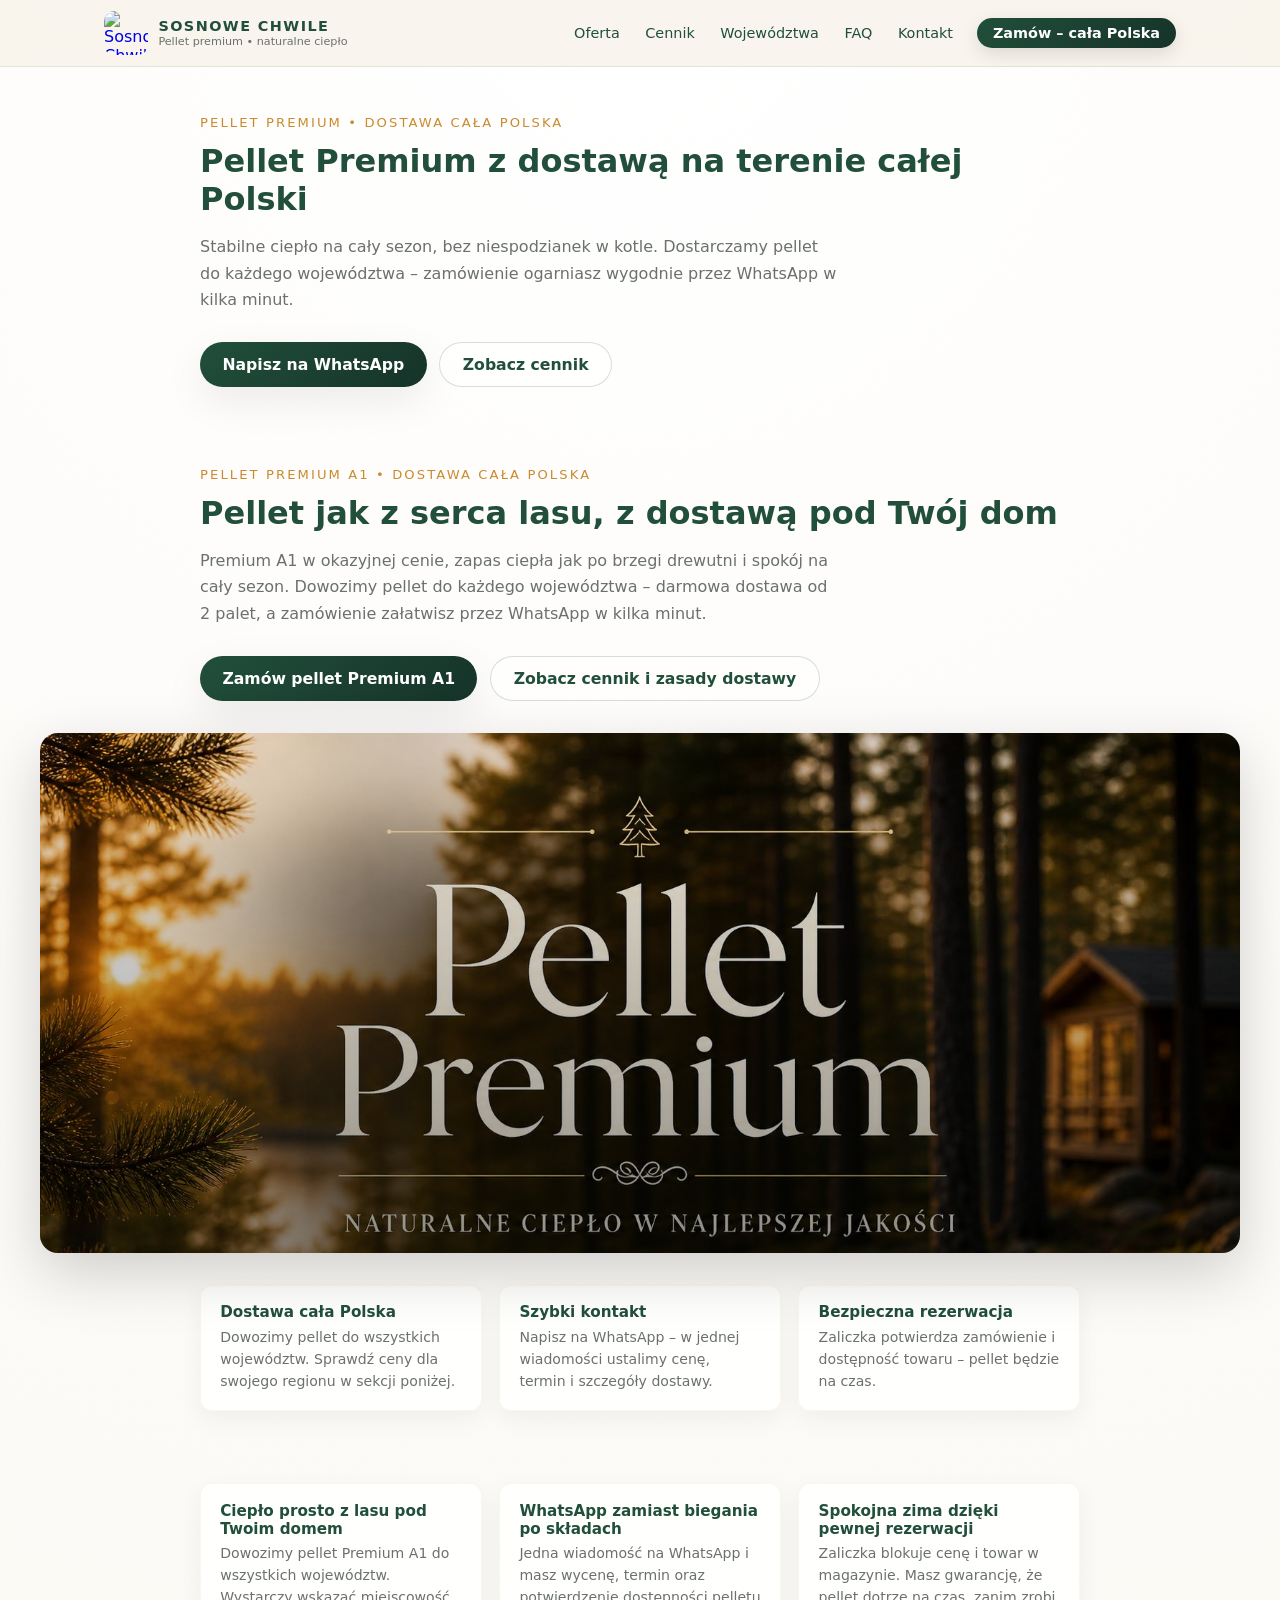
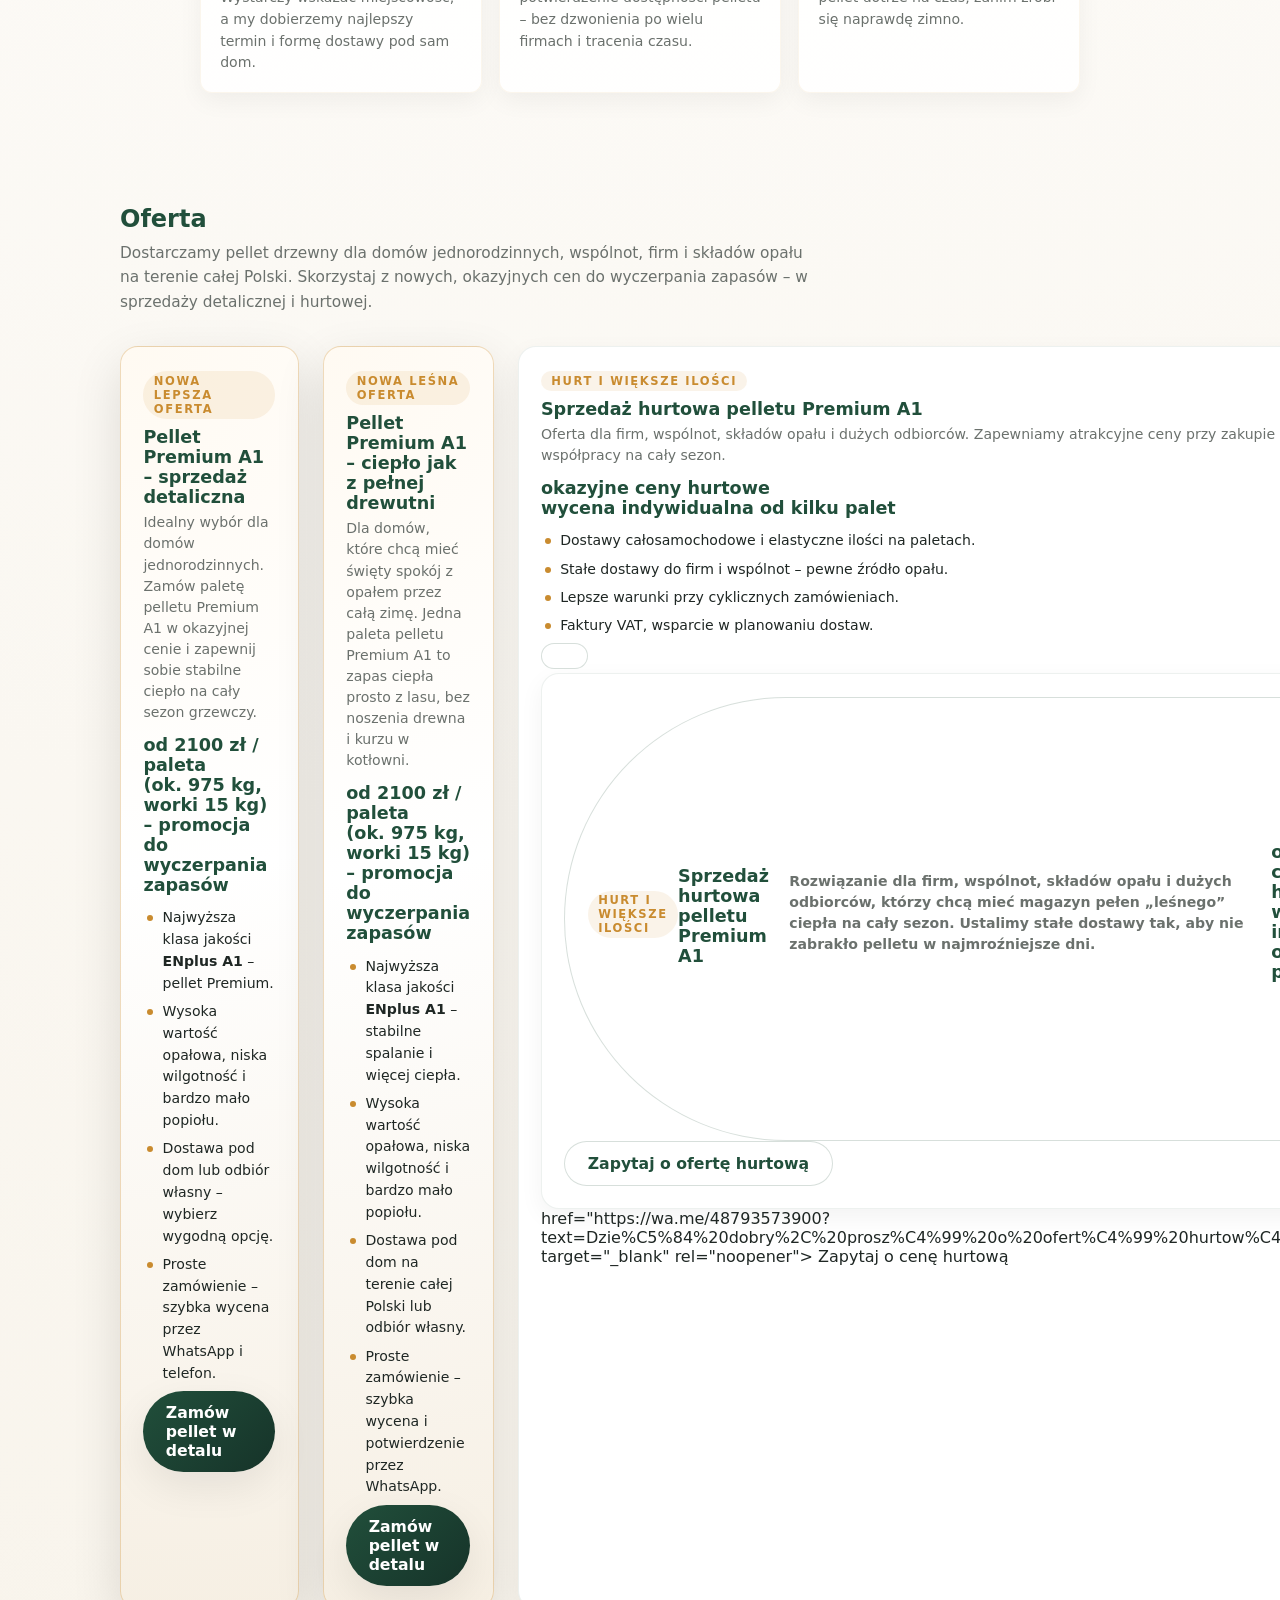
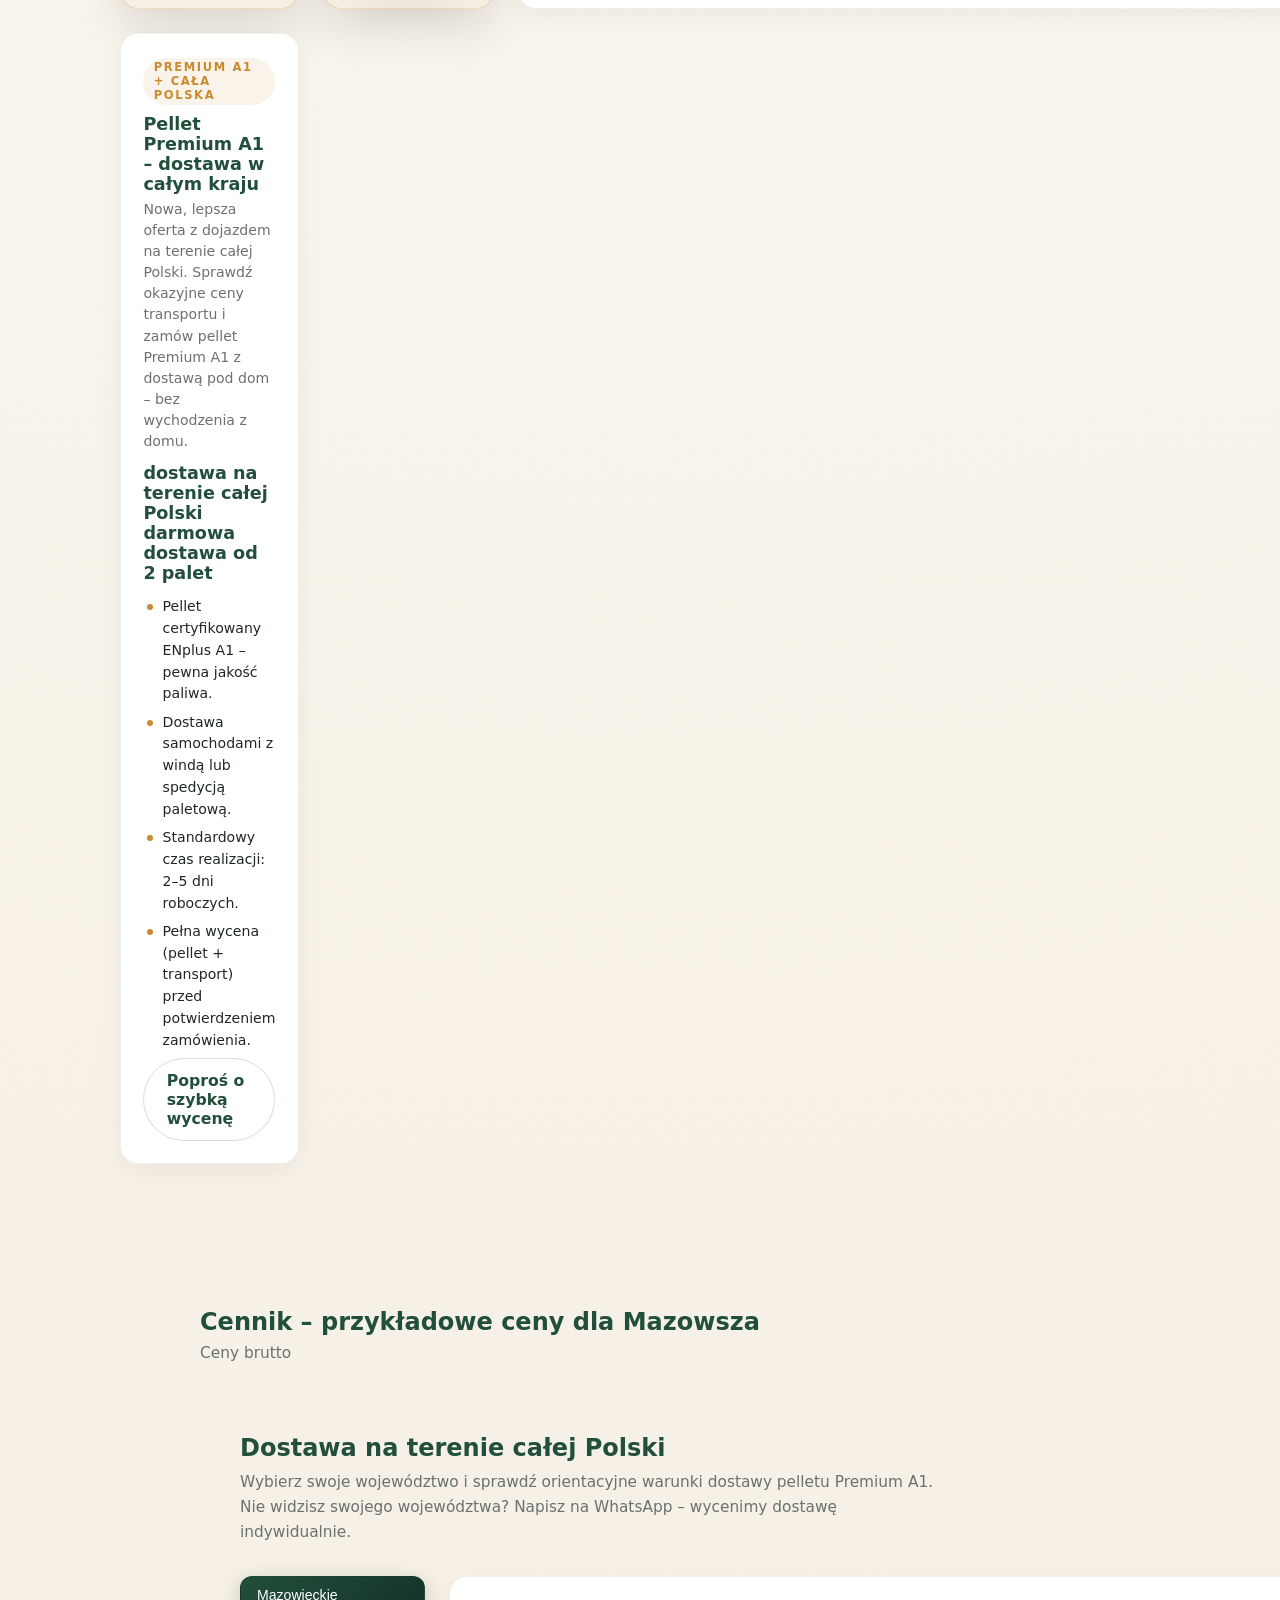
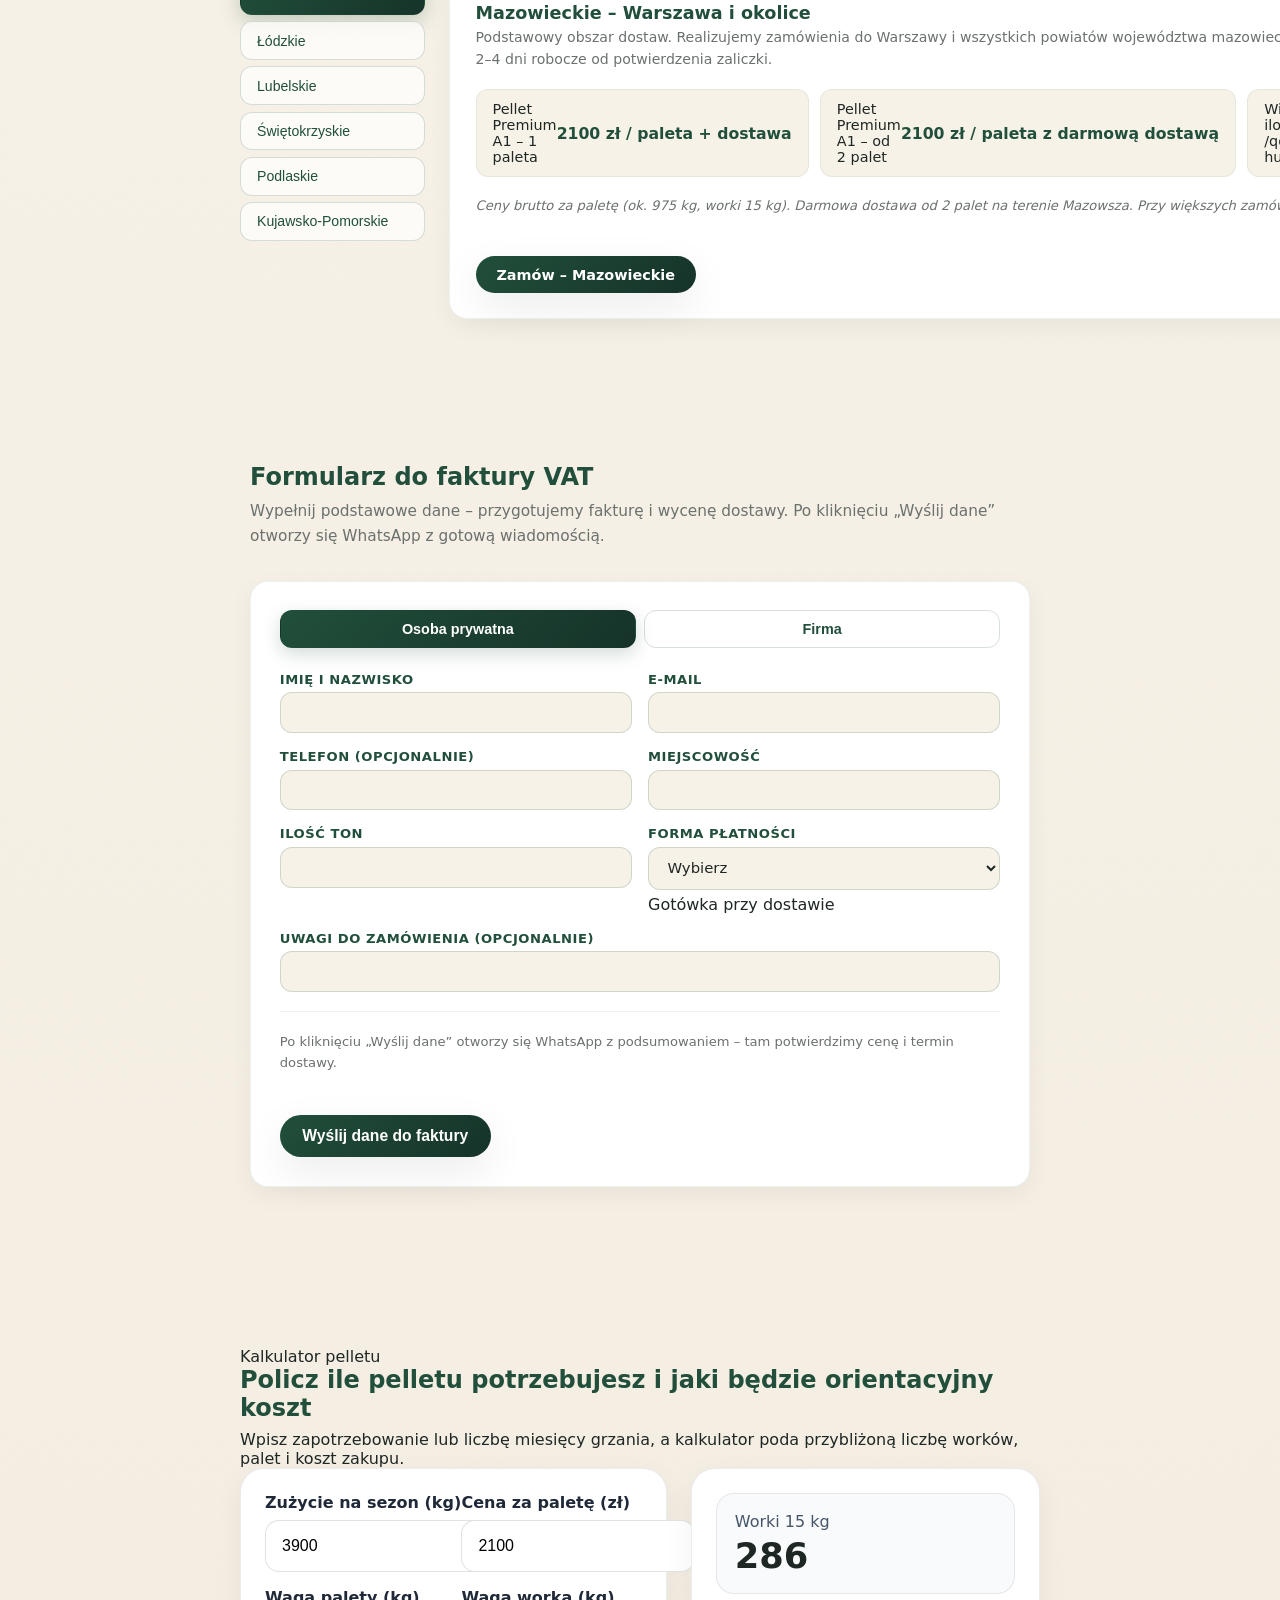
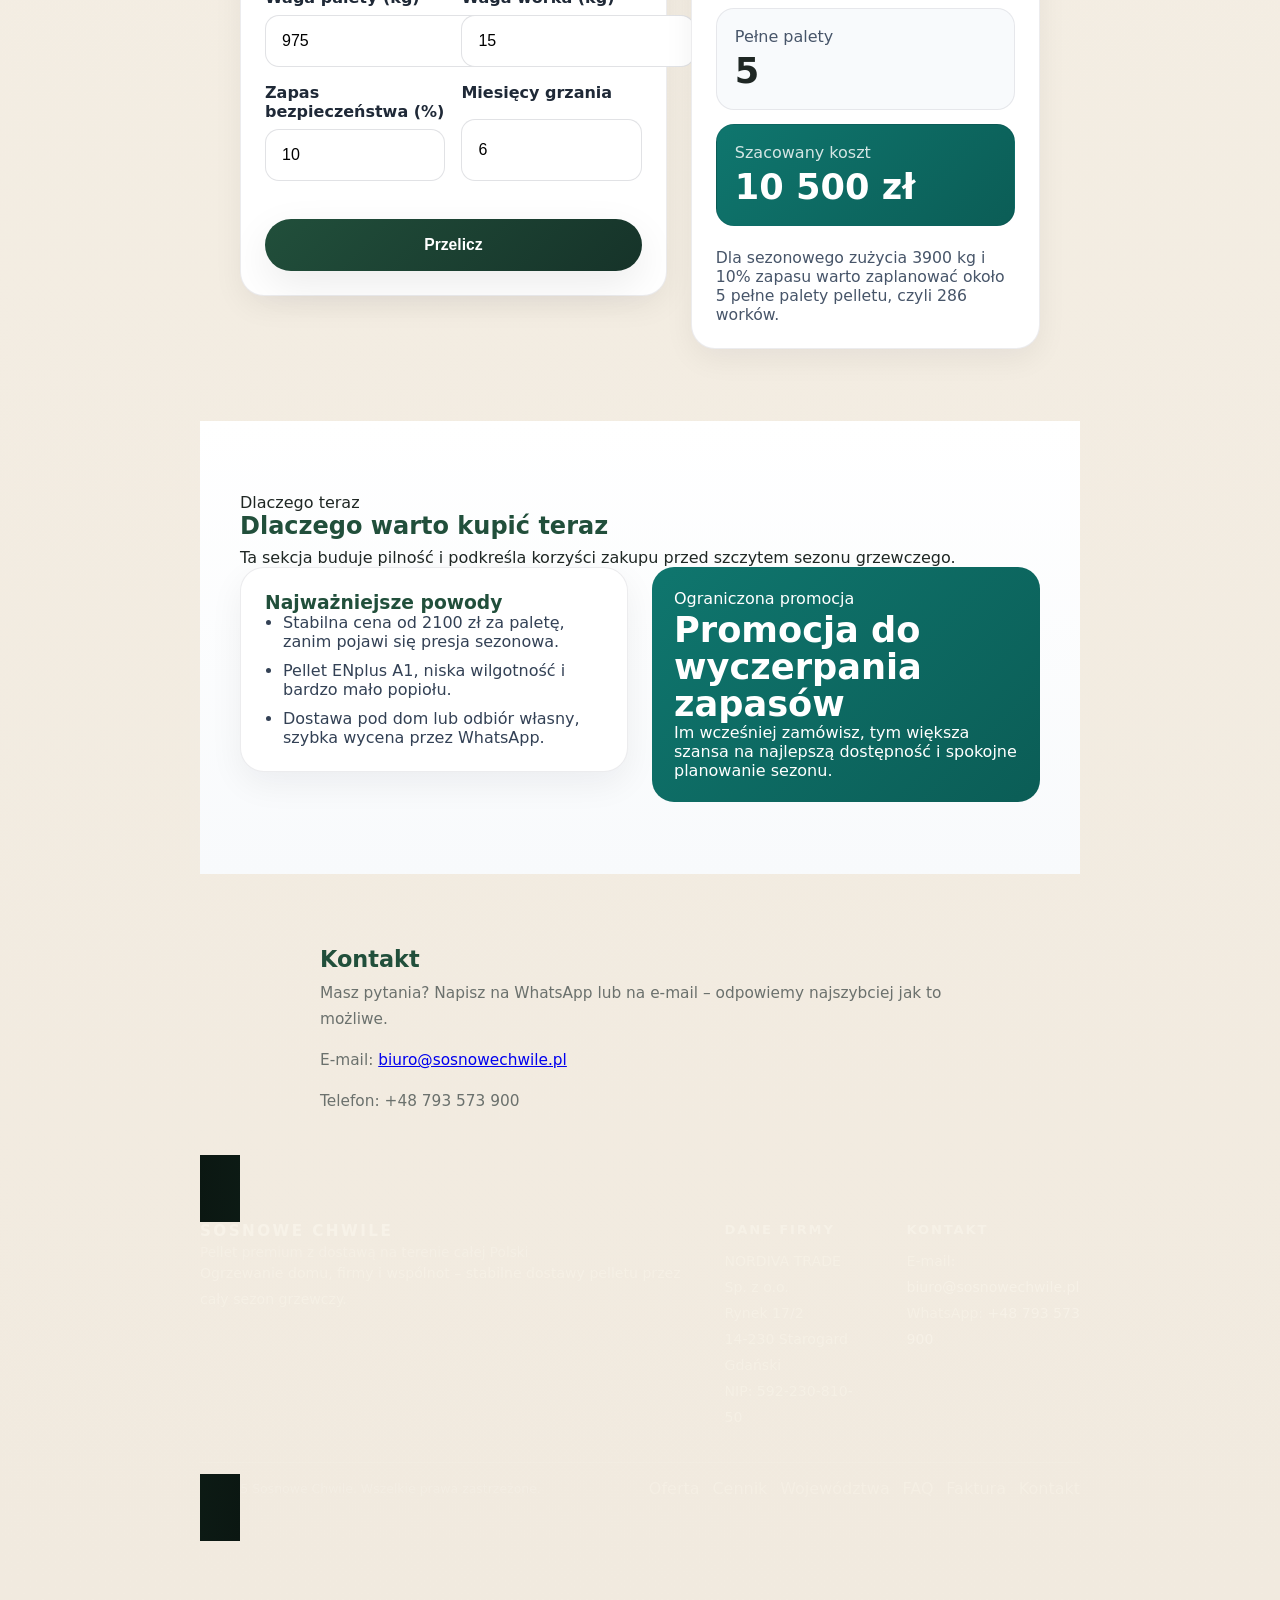
==== commit c676e4c3: "Update Index.html" ====
--- a/Index.html
+++ b/Index.html
@@ -306,27 +306,24 @@
     });
   }
 
-  // FAQ – rozwijanie pytań
-  document.querySelectorAll('#faq .faq-item').forEach(function (item) {
-    const btn = item.querySelector('.faq-q');
-    const ans = item.querySelector('.faq-a');
-    const icon = item.querySelector('.faq-icon');
+    // FAQ – rozwijanie pytań
+  document.querySelectorAll('#faq .fi').forEach(function (item) {
+    const btn = item.querySelector('h3');
+    const ans = item.querySelector('p');
 
     if (!btn || !ans) return;
 
     btn.addEventListener('click', function () {
-      const isOpen = item.classList.contains('open');
-
-      // zamknij wszystkie
-      document.querySelectorAll('#faq .faq-item').forEach(function (it) {
-        it.classList.remove('open');
-        const a = it.querySelector('.faq-a');
-        if (a) a.style.maxHeight = null;
+      const isOpen = item.classList.contains('active');
+
+      document.querySelectorAll('#faq .fi').forEach(function (it) {
+        it.classList.remove('active');
+        const p = it.querySelector('p');
+        if (p) p.style.maxHeight = null;
       });
 
-      // jeśli wcześniej było zamknięte – otwórz kliknięte
       if (!isOpen) {
-        item.classList.add('open');
+        item.classList.add('active');
         ans.style.maxHeight = ans.scrollHeight + 'px';
       }
     });
